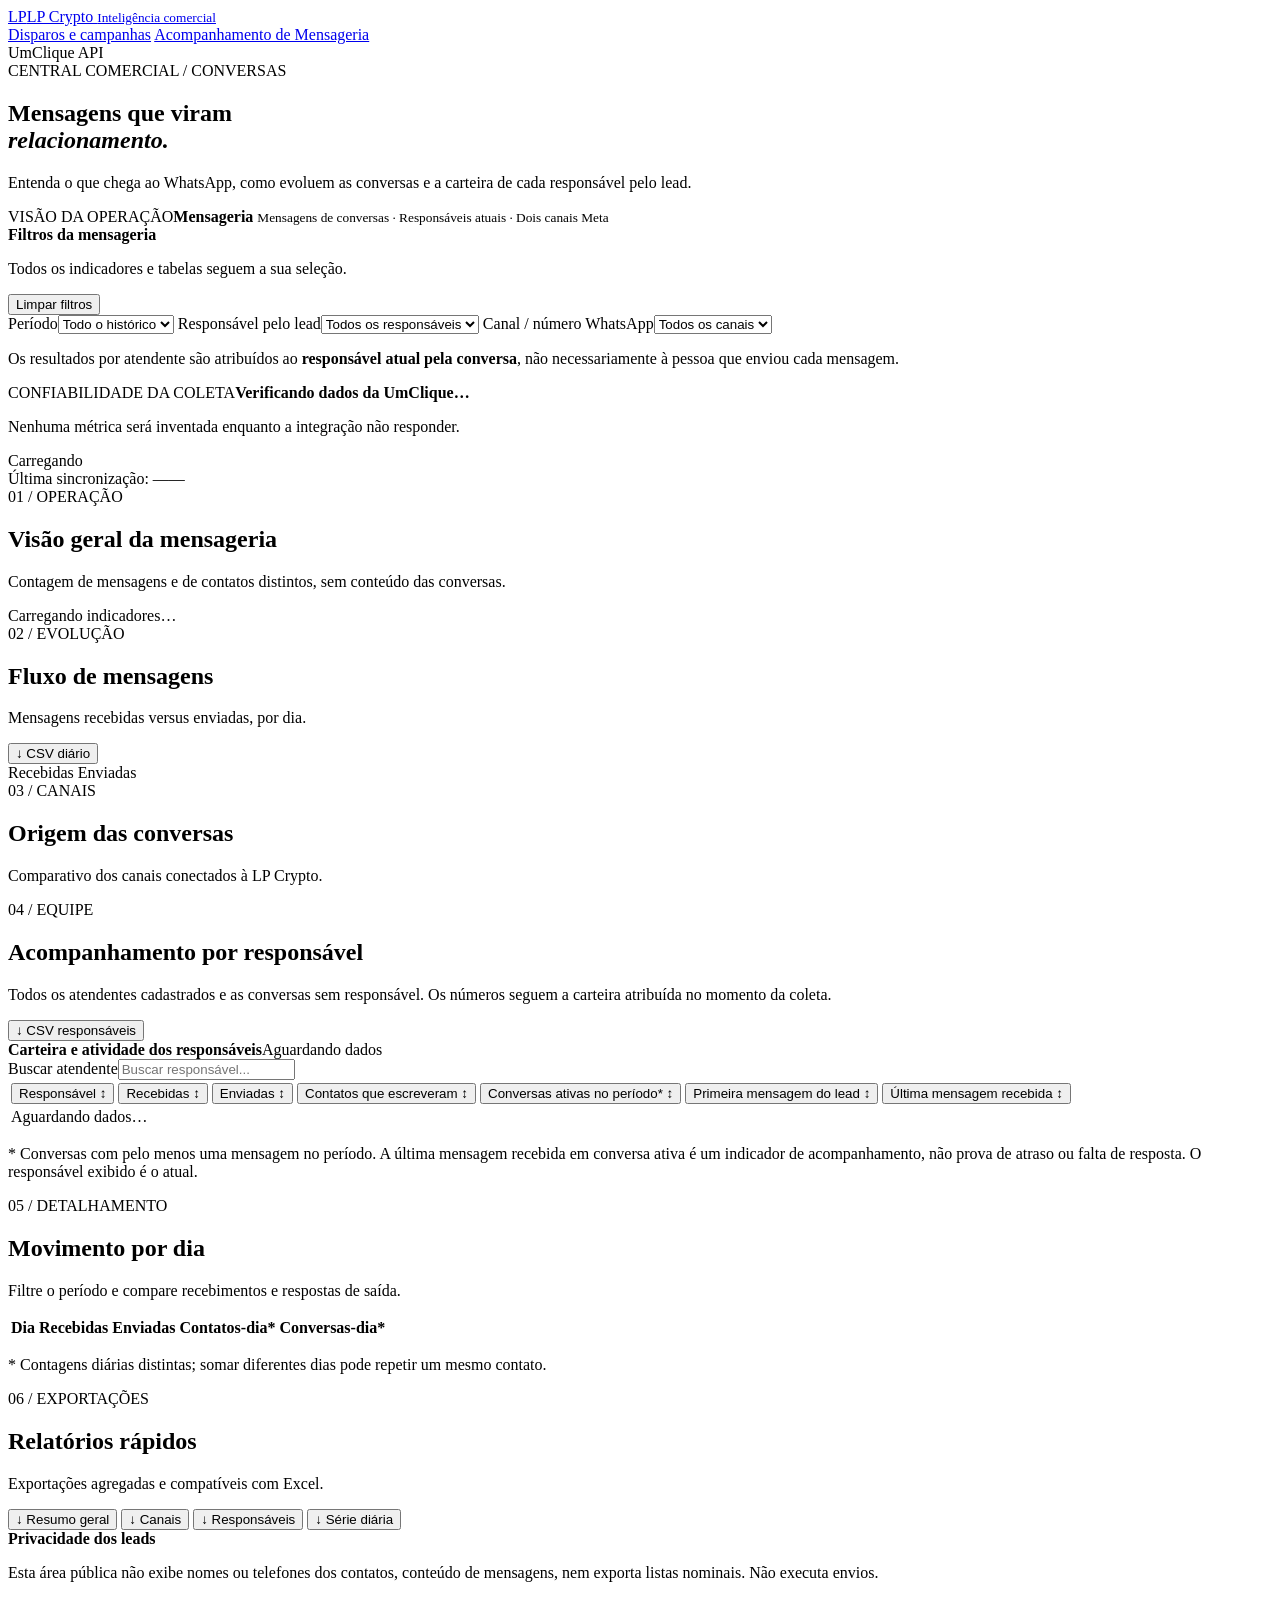
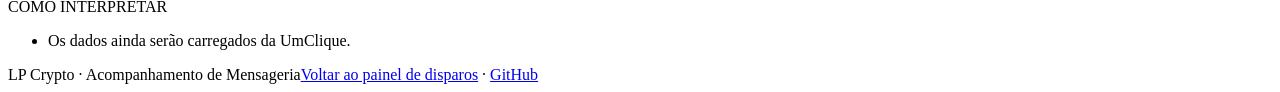
==== mensageria.html @ 008e6248 "feat: criar segunda aba Acompanhamento de Mensageria no site LP Crypto" ====
<!doctype html>
<html lang="pt-BR">
<head>
  <meta charset="utf-8">
  <meta name="viewport" content="width=device-width,initial-scale=1">
  <meta name="theme-color" content="#101a31">
  <meta name="description" content="Acompanhamento de mensagens recebidas, enviadas e carteiras dos responsáveis comerciais da LP Crypto.">
  <title>Acompanhamento de Mensageria | LP Crypto</title>
  <link rel="stylesheet" href="./assets/mensageria.css">
</head>
<body>
 <header class="topbar">
  <div class="top-inner">
   <a href="./index.html" class="brand" aria-label="LP Crypto: abrir painel de disparos"><span class="brandmark">LP</span><span class="brandtitle">LP Crypto <small>Inteligência comercial</small></span></a>
   <nav class="topnav" aria-label="Áreas do dashboard">
    <a href="./index.html">Disparos e campanhas</a>
    <a href="./mensageria.html" aria-current="page">Acompanhamento de Mensageria</a>
   </nav>
   <span class="live-pill"><span class="dot"></span> UmClique API</span>
  </div>
 </header>
 <section class="hero">
  <div class="container hero-inner">
   <div>
    <div class="eyebrow">CENTRAL COMERCIAL / CONVERSAS</div>
    <h1>Mensagens que viram<br><em>relacionamento.</em></h1>
    <p>Entenda o que chega ao WhatsApp, como evoluem as conversas e a carteira de cada responsável pelo lead.</p>
   </div>
   <div class="hero-copy">
    <span>VISÃO DA OPERAÇÃO</span><strong>Mensageria</strong>
    <small>Mensagens de conversas · Responsáveis atuais · Dois canais Meta</small>
   </div>
  </div>
 </section>
 <main class="container">
  <section class="filter-panel" aria-label="Filtros de mensageria">
   <div class="section-inline">
    <div><strong>Filtros da mensageria</strong><p>Todos os indicadores e tabelas seguem a sua seleção.</p></div>
    <button id="resetFilters" class="reset" type="button">Limpar filtros</button>
   </div>
   <div class="filters">
    <label>Período<select id="period"><option value="all">Todo o histórico</option><option value="today">Hoje</option><option value="yesterday">Ontem</option><option value="7d">Últimos 7 dias</option><option value="30d">Últimos 30 dias</option><option value="custom">Personalizado</option></select></label>
    <label>Responsável pelo lead<select id="owner"><option value="all">Todos os responsáveis</option></select></label>
    <label>Canal / número WhatsApp<select id="channel"><option value="all">Todos os canais</option></select></label>
   </div>
   <div class="custom-period" id="customDates" hidden>
    <label>Data inicial<input type="date" id="startDate"></label>
    <label>Data final<input type="date" id="endDate"></label>
   </div>
   <p class="filter-note">Os resultados por atendente são atribuídos ao <strong>responsável atual pela conversa</strong>, não necessariamente à pessoa que enviou cada mensagem.</p>
  </section>
  <section id="coveragePanel" class="coverage-panel" aria-live="polite">
   <div class="coverage-main"><div><span class="coverage-label">CONFIABILIDADE DA COLETA</span><strong id="coverageTitle">Verificando dados da UmClique…</strong><p id="coverageText">Nenhuma métrica será inventada enquanto a integração não responder.</p></div><span class="coverage-tag" id="coverageTag">Carregando</span></div>
   <div class="track"><div id="coverageFill" class="progress" style="width:0%"></div></div>
   <div class="coverage-bottom"><span id="lastUpdated">Última sincronização: —</span><span id="coverageCount">—</span></div>
  </section>
  <section class="section-header">
    <div><span class="section-kicker">01 / OPERAÇÃO</span><h2>Visão geral da mensageria</h2><p>Contagem de mensagens e de contatos distintos, sem conteúdo das conversas.</p></div>
  </section>
  <section id="kpiGrid" class="kpi-grid" aria-label="Indicadores de mensageria"><div class="empty">Carregando indicadores…</div></section>
  <section class="section-grid">
   <div class="panel"><div class="panel-head"><div><span class="section-kicker">02 / EVOLUÇÃO</span><h2>Fluxo de mensagens</h2><p>Mensagens recebidas versus enviadas, por dia.</p></div><button class="btn" id="dailyCsv" type="button">↓ CSV diário</button></div><div id="trendChart" class="chart" aria-label="Evolução de mensagens por dia"></div><div class="chart-legend"><span><i class="violet"></i> Recebidas</span><span><i class="teal"></i> Enviadas</span></div></div>
   <div class="panel"><div class="panel-head"><div><span class="section-kicker">03 / CANAIS</span><h2>Origem das conversas</h2><p>Comparativo dos canais conectados à LP Crypto.</p></div></div><div id="channelList" class="channel-list"></div></div>
  </section>
  <section class="section-header">
   <div><span class="section-kicker">04 / EQUIPE</span><h2>Acompanhamento por responsável</h2><p>Todos os atendentes cadastrados e as conversas sem responsável. Os números seguem a carteira atribuída no momento da coleta.</p></div>
   <div class="actions"><button class="btn" type="button" id="ownerCsv">↓ CSV responsáveis</button></div>
  </section>
  <section class="panel table-panel">
   <div class="table-overline"><div><strong>Carteira e atividade dos responsáveis</strong><span id="ownerTableNote">Aguardando dados</span></div><label class="search-label"><span class="sr-only">Buscar atendente</span><input id="ownerSearch" type="search" placeholder="Buscar responsável..." autocomplete="off"></label></div>
   <div class="table-scroll"><table><thead><tr>
    <th><button type="button" data-sort="name">Responsável <span>↕</span></button></th>
    <th><button type="button" data-sort="inbound">Recebidas <span>↕</span></button></th>
    <th><button type="button" data-sort="outbound">Enviadas <span>↕</span></button></th>
    <th><button type="button" data-sort="contactsWithInbound">Contatos que escreveram <span>↕</span></button></th>
    <th><button type="button" data-sort="conversations">Conversas ativas no período* <span>↕</span></button></th>
    <th><button type="button" data-sort="firstInboundConversations">Primeira mensagem do lead <span>↕</span></button></th>
    <th><button type="button" data-sort="lastInboundActiveConversations">Última mensagem recebida <span>↕</span></button></th>
   </tr></thead><tbody id="ownerRows"><tr><td colspan="7" class="empty">Aguardando dados…</td></tr></tbody></table></div>
   <p class="table-foot">* Conversas com pelo menos uma mensagem no período. A última mensagem recebida em conversa ativa é um indicador de acompanhamento, não prova de atraso ou falta de resposta. O responsável exibido é o atual.</p>
  </section>
  <section class="section-grid followup-grid">
   <div class="panel">
    <div class="panel-head"><div><span class="section-kicker">05 / DETALHAMENTO</span><h2>Movimento por dia</h2><p>Filtre o período e compare recebimentos e respostas de saída.</p></div></div>
    <div class="table-scroll"><table><thead><tr><th>Dia</th><th>Recebidas</th><th>Enviadas</th><th>Contatos-dia*</th><th>Conversas-dia*</th></tr></thead><tbody id="dailyRows"></tbody></table></div>
    <p class="table-foot">* Contagens diárias distintas; somar diferentes dias pode repetir um mesmo contato.</p>
   </div>
   <div class="panel">
    <div class="panel-head"><div><span class="section-kicker">06 / EXPORTAÇÕES</span><h2>Relatórios rápidos</h2><p>Exportações agregadas e compatíveis com Excel.</p></div></div>
    <div class="export-actions">
     <button class="btn export" type="button" id="generalCsv">↓ Resumo geral</button>
     <button class="btn export" type="button" id="channelCsv">↓ Canais</button>
     <button class="btn export" type="button" id="ownerCsvSecond">↓ Responsáveis</button>
     <button class="btn export" type="button" id="dailyCsvSecond">↓ Série diária</button>
    </div>
    <div class="privacy-note"><strong>Privacidade dos leads</strong><p>Esta área pública não exibe nomes ou telefones dos contatos, conteúdo de mensagens, nem exporta listas nominais. Não executa envios.</p></div>
   </div>
  </section>
  <section class="interpretation">
    <span class="section-kicker">COMO INTERPRETAR</span>
    <ul id="caveats"><li>Os dados ainda serão carregados da UmClique.</li></ul>
  </section>
  <footer><span>LP Crypto · Acompanhamento de Mensageria</span><span><a href="./index.html">Voltar ao painel de disparos</a> · <a href="https://github.com/yWez/DisparoWpp" target="_blank" rel="noopener noreferrer">GitHub</a></span></footer>
 </main>
 <script src="./assets/model.js"></script>
 <script src="./assets/mensageria.js"></script>
</body>
</html>
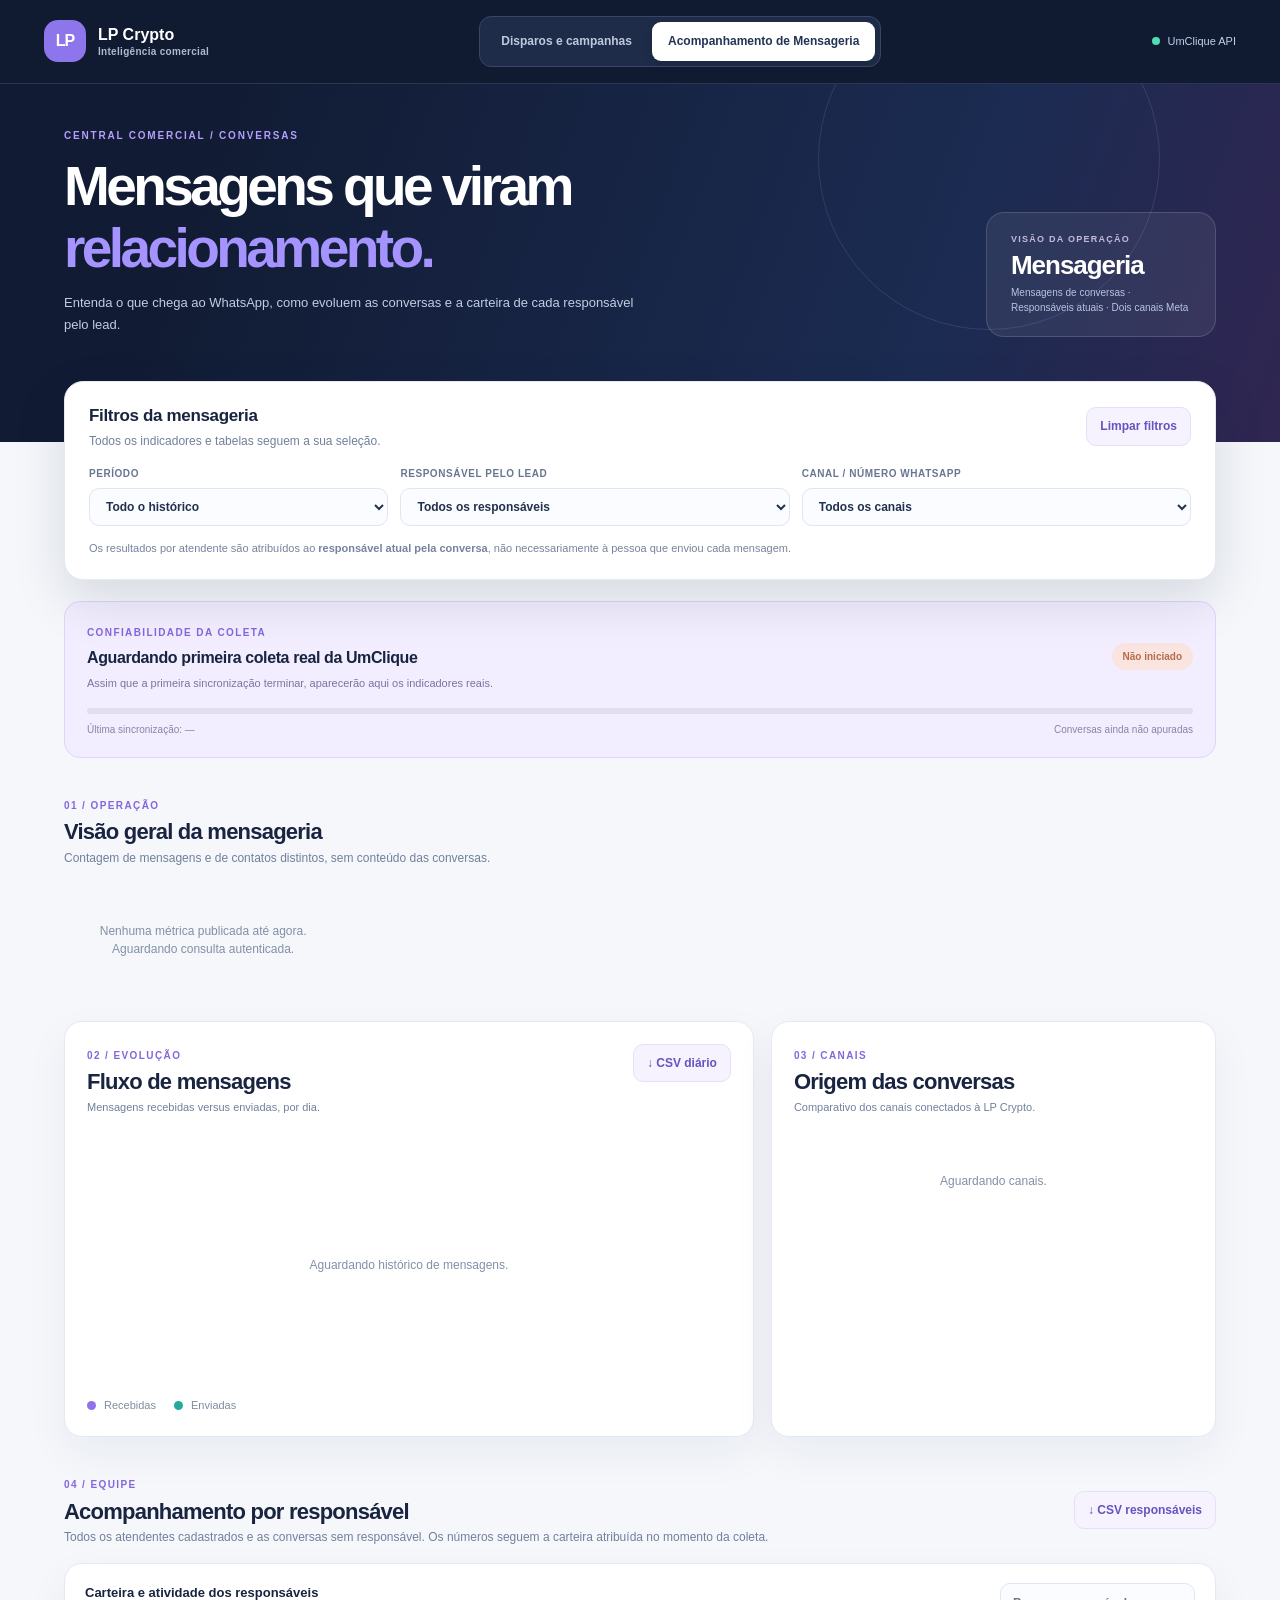
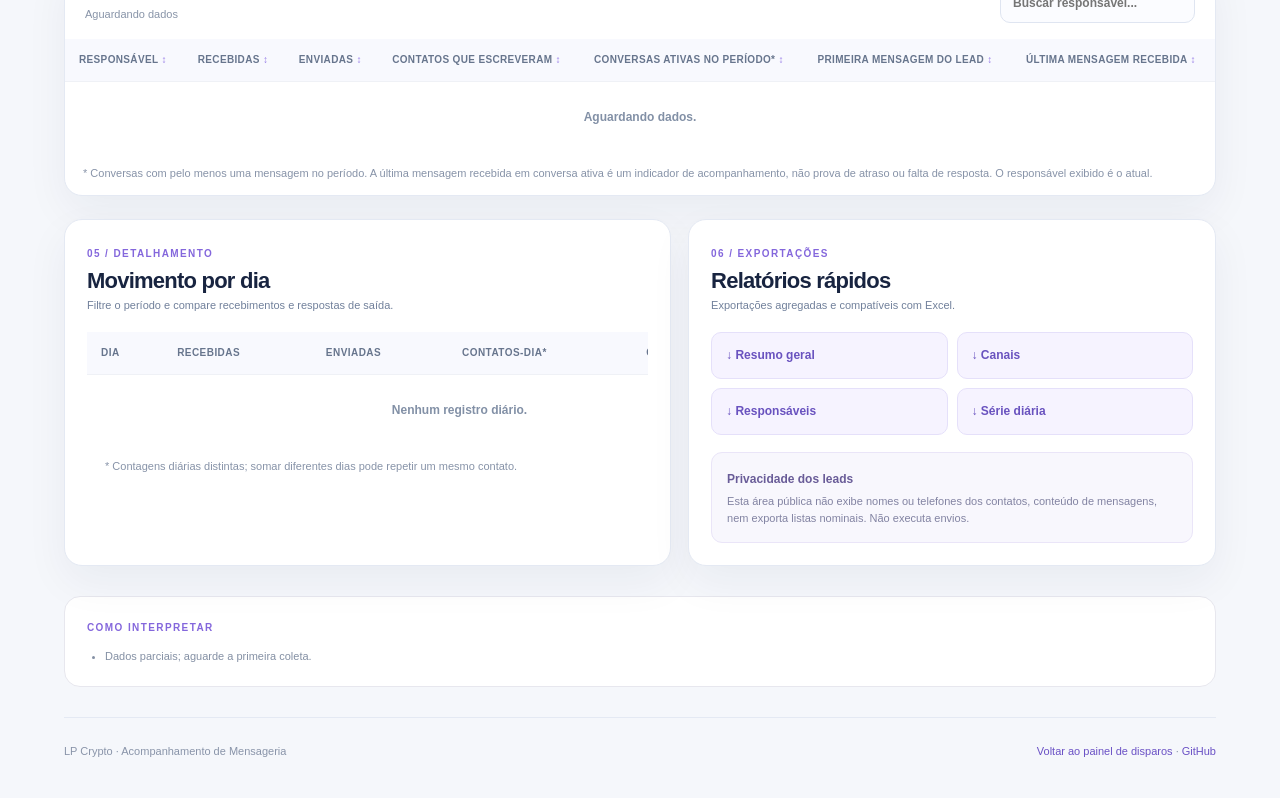
==== commit c3e620a1: "feat: integrar aba de mensageria à navegação existente" ====
--- a/mensageria.html
+++ b/mensageria.html
@@ -103,6 +103,7 @@
   <footer><span>LP Crypto · Acompanhamento de Mensageria</span><span><a href="./index.html">Voltar ao painel de disparos</a> · <a href="https://github.com/yWez/DisparoWpp" target="_blank" rel="noopener noreferrer">GitHub</a></span></footer>
  </main>
  <script src="./assets/model.js"></script>
+ <script src="./assets/mensageria-model.js"></script>
  <script src="./assets/mensageria.js"></script>
 </body>
 </html>
--- a/assets/mensageria.css
+++ b/assets/mensageria.css
@@ -0,0 +1,109 @@
+:root{--navy:#101a31;--navy2:#1b2b4d;--ink:#182440;--muted:#71809b;--line:#e4e9f3;--paper:#f5f7fb;--violet:#8d72ea;--teal:#24aa91;--red:#ce5e69;--shadow:0 16px 44px rgba(14,32,71,.055)}
+*{box-sizing:border-box}
+html{scroll-behavior:smooth}
+body{margin:0;background:var(--paper);color:var(--ink);font:14px/1.55 Inter,ui-sans-serif,-apple-system,BlinkMacSystemFont,"Segoe UI",sans-serif}
+a{text-decoration:none;color:inherit}button,input,select{font:inherit}button{cursor:pointer}
+[hidden]{display:none!important}
+.container{max-width:1200px;margin:0 auto;padding:0 24px}
+.topbar{background:var(--navy);border-bottom:1px solid #2c3750;color:white}
+.top-inner{max-width:1240px;padding:16px 24px;margin:auto;display:flex;align-items:center;justify-content:space-between;gap:18px}
+.brand{display:flex;gap:12px;align-items:center;min-width:max-content;font-size:16px;font-weight:800}
+.brandmark{display:grid;place-items:center;height:42px;width:42px;border-radius:14px;background:#8d75eb;color:white;font-weight:900;letter-spacing:-.06em}
+.brandtitle small{display:block;font-size:10px;font-weight:600;color:#aebad1;margin-top:-3px;letter-spacing:.03em}
+.topnav{display:flex;align-items:center;background:#1e2c49;border:1px solid #3a4664;padding:5px;border-radius:12px;gap:4px}
+.topnav a{font-weight:700;font-size:12px;padding:10px 16px;border-radius:9px;color:#bfc9dd;white-space:nowrap}
+.topnav a[aria-current="page"]{background:#fff;color:#223454;box-shadow:0 3px 10px rgba(0,0,0,.1)}
+.topnav a:hover{color:white}.topnav a[aria-current="page"]:hover{color:#223454}
+.live-pill{font-size:11px;color:#c0d1eb;display:flex;align-items:center;gap:8px}
+.dot{height:8px;width:8px;border-radius:50%;background:#52dcb2}
+.hero{background:linear-gradient(110deg,#111b33 15%,#1b2b51 72%,#302652);color:#fff;padding:44px 0 105px;overflow:hidden}
+.hero-inner{display:flex;justify-content:space-between;align-items:flex-end;gap:30px;position:relative}
+.hero-inner:after{content:"";position:absolute;border:1px solid rgba(168,158,248,.17);width:340px;height:340px;border-radius:50%;right:80px;top:-140px;pointer-events:none}
+.eyebrow{font-size:10px;font-weight:800;letter-spacing:.18em;color:#b49fff;margin-bottom:12px}
+h1{font-size:clamp(31px,4.5vw,55px);line-height:1.13;letter-spacing:-.065em;margin:0 0 13px;font-weight:830}
+h1 em{font-style:normal;color:#a594ff}
+.hero p{font-size:13px;color:#c2cce2;max-width:570px;margin:0;line-height:1.7}
+.hero-copy{position:relative;z-index:1;background:rgba(255,255,255,.065);border:1px solid rgba(255,255,255,.14);border-radius:18px;padding:20px 24px;min-width:225px}
+.hero-copy span{display:block;font-size:9px;color:#c6badb;letter-spacing:.14em;font-weight:800}
+.hero-copy strong{display:block;font-size:26px;line-height:1.45;letter-spacing:-.04em}
+.hero-copy small{display:block;color:#b5c4df;font-size:10px;max-width:180px}
+.filter-panel{position:relative;margin-top:-61px;background:#fff;border:1px solid var(--line);border-radius:19px;padding:21px 24px;box-shadow:0 20px 52px rgba(13,25,53,.13);z-index:2}
+.section-inline,.coverage-main,.coverage-bottom,.section-header,.panel-head,.table-overline{display:flex;align-items:center;justify-content:space-between;gap:15px}
+.section-inline strong{font-size:17px;letter-spacing:-.02em}
+.section-inline p,.panel-head p,.section-header p{font-size:12px;color:var(--muted);margin:3px 0 0}
+.reset,.btn{border:1px solid #e5e0fa;border-radius:10px;padding:9px 13px;color:#6952bf;background:#f6f3ff;font-size:12px;font-weight:750;white-space:nowrap}
+.reset:hover,.btn:hover{background:#ede6ff}
+.filters{display:grid;grid-template-columns:1fr 1.3fr 1.3fr;gap:12px;margin-top:15px}
+label{font-size:10px;letter-spacing:.055em;font-weight:800;color:#687790;text-transform:uppercase}
+label select,label input{display:block;width:100%;margin-top:7px;padding:10px 12px;border:1px solid #dfe5f1;background:#fbfcff;color:#22314d;border-radius:10px;font-size:12px;font-weight:600;letter-spacing:0;outline:none}
+label select:focus,label input:focus{border-color:#9c85f5;box-shadow:0 0 0 3px rgba(160,140,239,.12)}
+.custom-period{display:grid;grid-template-columns:1fr 1fr;gap:12px;margin-top:13px}
+.filter-note{font-size:11px;color:#75839b;margin:13px 0 0;line-height:1.7}
+.coverage-panel{margin-top:21px;border-radius:16px;padding:19px 22px;background:#f2eeff;border:1px solid #ded5fb}
+.coverage-label,.section-kicker{font-size:10px;font-weight:850;letter-spacing:.14em;color:#8467dc}
+.coverage-main strong{display:block;font-size:16px;margin-top:4px;letter-spacing:-.025em}
+.coverage-main p{font-size:11px;color:#7b73a0;margin:4px 0 0}
+.coverage-tag{font-size:10px;padding:6px 11px;border-radius:80px;background:#e8defb;color:#7353b4;font-weight:800}
+.coverage-tag.good{background:#dcefe5;color:#237b5a}.coverage-tag.warn{background:#f9e4df;color:#b66c49}
+.track{background:#e1dcef;height:6px;overflow:hidden;border-radius:50px;margin:16px 0 8px}
+.progress{height:100%;border-radius:50px;background:linear-gradient(90deg,#8f70e3,#32aeac)}
+.coverage-bottom{font-size:10px;color:#8b82a7}
+.section-header{margin-top:36px;margin-bottom:16px}
+h2{font-size:22px;letter-spacing:-.035em;margin:3px 0 0;line-height:1.25}
+h3{font-size:16px;letter-spacing:-.025em;margin:0}
+.kpi-grid{display:grid;grid-template-columns:repeat(4,minmax(0,1fr));gap:13px}
+.kpi{background:#fff;border:1px solid var(--line);border-radius:16px;padding:18px;box-shadow:var(--shadow);min-width:0}
+.kpi:nth-child(1){border-top:3px solid var(--violet)}.kpi:nth-child(2){border-top:3px solid var(--teal)}.kpi:nth-child(6){border-top:3px solid #e0a661}
+.kpi small{color:#6e7d96;font-weight:750;font-size:10px;letter-spacing:.085em}
+.kpi strong{font-size:clamp(25px,2.5vw,34px);font-weight:850;display:block;line-height:1.1;margin:13px 0 9px;letter-spacing:-.06em;font-variant-numeric:tabular-nums;overflow-wrap:anywhere}
+.kpi strong.no-data{font-size:16px;letter-spacing:0;color:#8c96a6}
+.kpi p{font-size:11px;line-height:1.5;color:#8d9ab0;margin:0}
+.kpi .partial{color:#ac7a33;font-size:9px;letter-spacing:.06em;font-weight:850}
+.section-grid{display:grid;grid-template-columns:1.55fr 1fr;gap:17px;margin-top:24px}
+.panel{background:#fff;border:1px solid var(--line);border-radius:18px;box-shadow:var(--shadow);padding:22px;min-width:0}
+.panel-head{margin-bottom:18px;align-items:flex-start}
+.panel-head p{font-size:11px}
+.chart{height:263px;display:grid;align-items:center}
+.chart svg{width:100%;height:255px;overflow:visible}
+.chart .grid{stroke:#e9ecf4;stroke-width:1}
+.chart .axis-label{font-size:10px;fill:#8290a5}
+.chart .line{fill:none;stroke-width:2.9;stroke-linecap:round;stroke-linejoin:round}
+.chart .point{stroke:#fff;stroke-width:2;cursor:pointer}
+.chart-legend{display:flex;gap:18px;color:#7f8ca1;font-size:11px}
+.chart-legend span{display:flex;gap:8px;align-items:center}
+.chart-legend i{height:9px;width:9px;border-radius:50%;display:block}
+.violet{background:#9271e9}.teal{background:#23aa9b}
+.channel-list{display:grid;gap:12px}
+.channel-item{display:flex;align-items:center;justify-content:space-between;gap:14px;border:1px solid var(--line);border-radius:12px;padding:15px}
+.channel-name{font-weight:800;font-size:13px;display:block}.channel-meta{font-size:10px;color:#8b98ac;display:block;margin-top:2px}
+.channel-numbers{text-align:right}.channel-numbers strong{display:block;font-size:19px;letter-spacing:-.04em}.channel-numbers small{font-size:10px;color:#7c89a0}
+.table-panel{padding:0}
+.table-overline{padding:19px 20px 16px}
+.table-overline strong{display:block;font-size:13px}.table-overline span:not(.sr-only){display:block;font-size:11px;color:#8894a8;margin-top:3px}
+.table-scroll{overflow-x:auto;max-width:100%}
+table{border-collapse:collapse;width:100%;min-width:745px}
+th{background:#f8f9fe;color:#67758d;text-align:left;font-size:10px;text-transform:uppercase;letter-spacing:.045em;padding:13px 14px;white-space:nowrap}
+th button{font-weight:850;text-transform:uppercase;background:none;border:none;color:inherit;font-size:10px;white-space:nowrap;cursor:pointer;padding:0;letter-spacing:.035em}
+th button span{color:#977ce7}
+td{border-top:1px solid #eff1f6;padding:14px;font-size:12px;color:#2c3953;white-space:nowrap;font-variant-numeric:tabular-nums}
+td:first-child{font-weight:740}
+tr:hover td{background:#fbfaff}
+.search-label input{margin:0;min-width:195px}
+.table-foot{font-size:11px;color:#8793a8;line-height:1.7;padding:12px 18px;margin:0}
+.empty{padding:26px;font-size:12px;color:#8290a6;text-align:center}
+.followup-grid{grid-template-columns:1.15fr 1fr;margin-top:23px}
+.export-actions{display:grid;grid-template-columns:1fr 1fr;gap:9px}
+.btn.export{text-align:left;padding:13px 14px}
+.privacy-note{background:#f8f7fd;border:1px solid #eae5f8;padding:15px;border-radius:11px;margin-top:17px}
+.privacy-note strong{font-size:12px;color:#695c98}.privacy-note p{font-size:11px;color:#8283a2;margin:4px 0 0}
+.interpretation{border:1px solid #e7e7ee;border-radius:16px;padding:19px 22px;margin:30px 0;background:#fff}
+.interpretation ul{margin:9px 0 0;padding-left:18px;font-size:11px;line-height:1.8;color:#8490a4}
+footer{padding:25px 0 38px;border-top:1px solid var(--line);color:#8994a9;font-size:11px;display:flex;justify-content:space-between;gap:20px;flex-wrap:wrap}
+footer a{color:#6a51c5}
+.status{font-size:10px;font-weight:850;padding:4px 8px;border-radius:8px;color:#6f60a2;background:#ece7f9}
+.status.muted{color:#8290a6;background:#edf0f5}
+.error{padding:14px;border-radius:10px;color:#b83e49;background:#fff0f3;border:1px solid #f7d4da;font-size:12px}
+.sr-only{position:absolute;width:1px;height:1px;overflow:hidden;clip:rect(0,0,0,0);white-space:nowrap}
+@media(max-width:1040px){.live-pill{display:none}.kpi-grid{grid-template-columns:repeat(3,minmax(0,1fr))}.section-grid{grid-template-columns:1fr}.hero-copy{display:none}}
+@media(max-width:700px){.container{padding:0 15px}.top-inner{padding:12px 15px;flex-wrap:wrap}.brand{font-size:13px}.brandmark{height:34px;width:34px}.topnav{width:100%;justify-content:space-around}.topnav a{padding:8px 10px;font-size:11px}.hero{padding:35px 0 85px}h1{font-size:35px}.filter-panel{margin-top:-46px;padding:17px}.filters{grid-template-columns:1fr}.custom-period{grid-template-columns:1fr}.kpi-grid{grid-template-columns:repeat(2,minmax(0,1fr));gap:9px}.kpi{padding:14px}.kpi strong{font-size:28px}.panel{padding:16px}.section-header{display:block}.section-header .actions{margin-top:12px}.section-grid{gap:12px}.section-inline{align-items:flex-start}.coverage-panel{padding:15px}.hero p{font-size:12px}.table-overline{display:block}.search-label{display:block;margin-top:12px}.search-label input{width:100%}.export-actions{grid-template-columns:1fr 1fr}}
+@media print{.filter-panel,.topnav,.btn,.reset{display:none}.panel,.kpi{box-shadow:none}.section-grid{grid-template-columns:1fr}.kpi-grid{grid-template-columns:repeat(4,1fr)}}
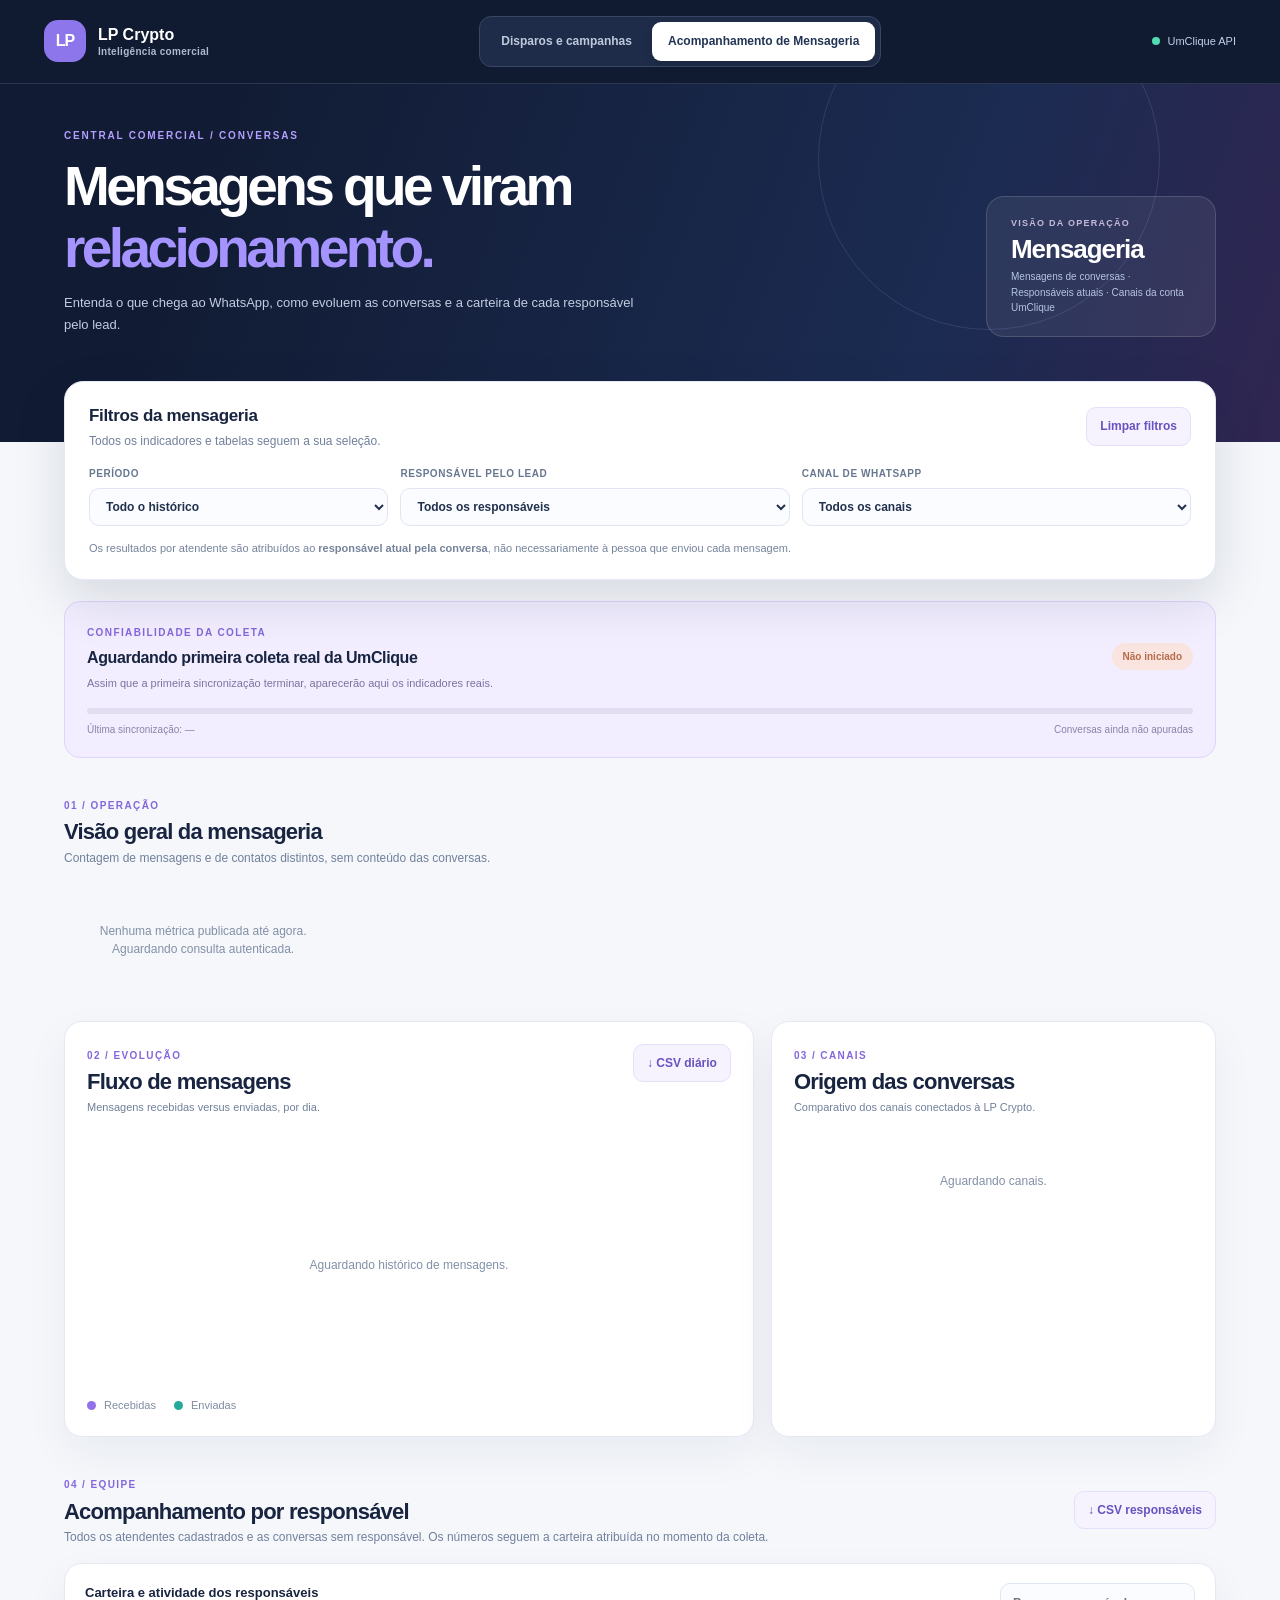
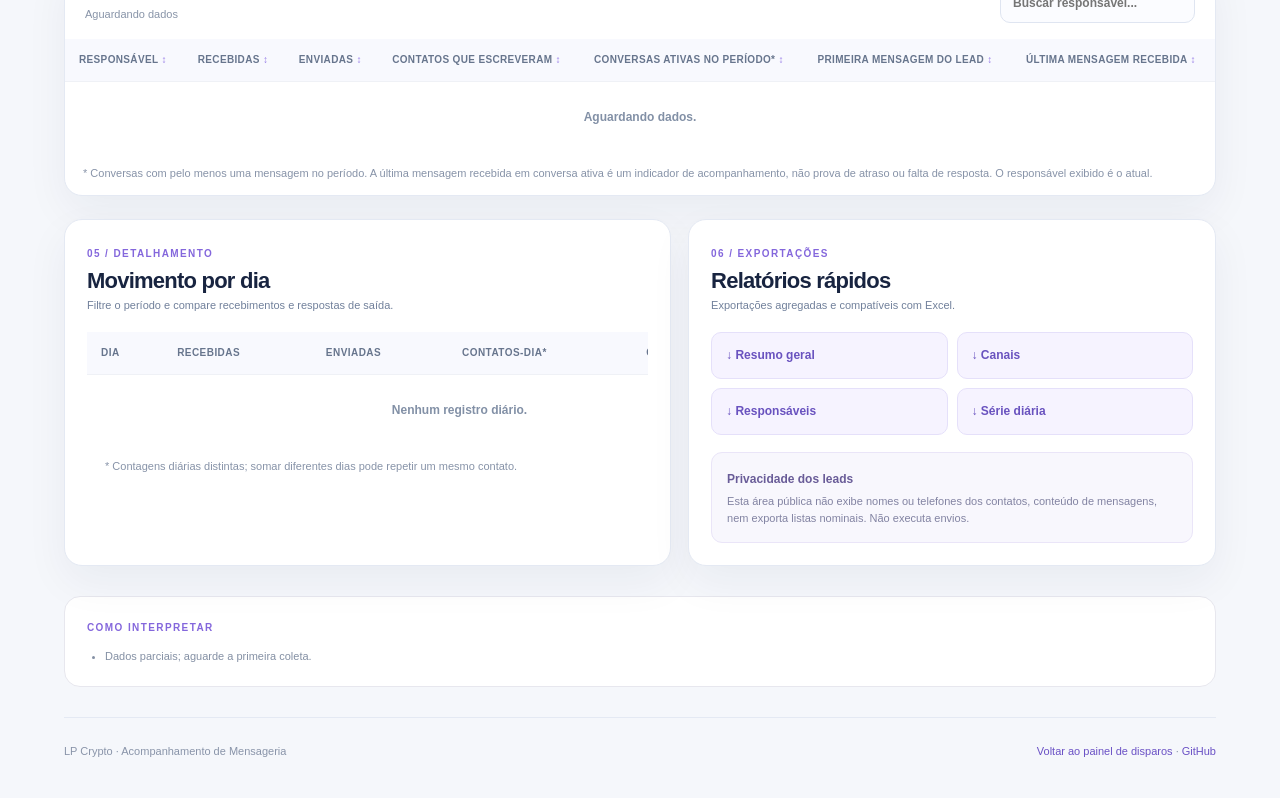
==== commit f28b76e6: "ui: identificar canais da caixa de entrada sem confundir com os dois números Meta" ====
--- a/mensageria.html
+++ b/mensageria.html
@@ -28,7 +28,7 @@
    </div>
    <div class="hero-copy">
     <span>VISÃO DA OPERAÇÃO</span><strong>Mensageria</strong>
-    <small>Mensagens de conversas · Responsáveis atuais · Dois canais Meta</small>
+    <small>Mensagens de conversas · Responsáveis atuais · Canais da conta UmClique</small>
    </div>
   </div>
  </section>
@@ -41,7 +41,7 @@
    <div class="filters">
     <label>Período<select id="period"><option value="all">Todo o histórico</option><option value="today">Hoje</option><option value="yesterday">Ontem</option><option value="7d">Últimos 7 dias</option><option value="30d">Últimos 30 dias</option><option value="custom">Personalizado</option></select></label>
     <label>Responsável pelo lead<select id="owner"><option value="all">Todos os responsáveis</option></select></label>
-    <label>Canal / número WhatsApp<select id="channel"><option value="all">Todos os canais</option></select></label>
+    <label>Canal de WhatsApp<select id="channel"><option value="all">Todos os canais</option></select></label>
    </div>
    <div class="custom-period" id="customDates" hidden>
     <label>Data inicial<input type="date" id="startDate"></label>
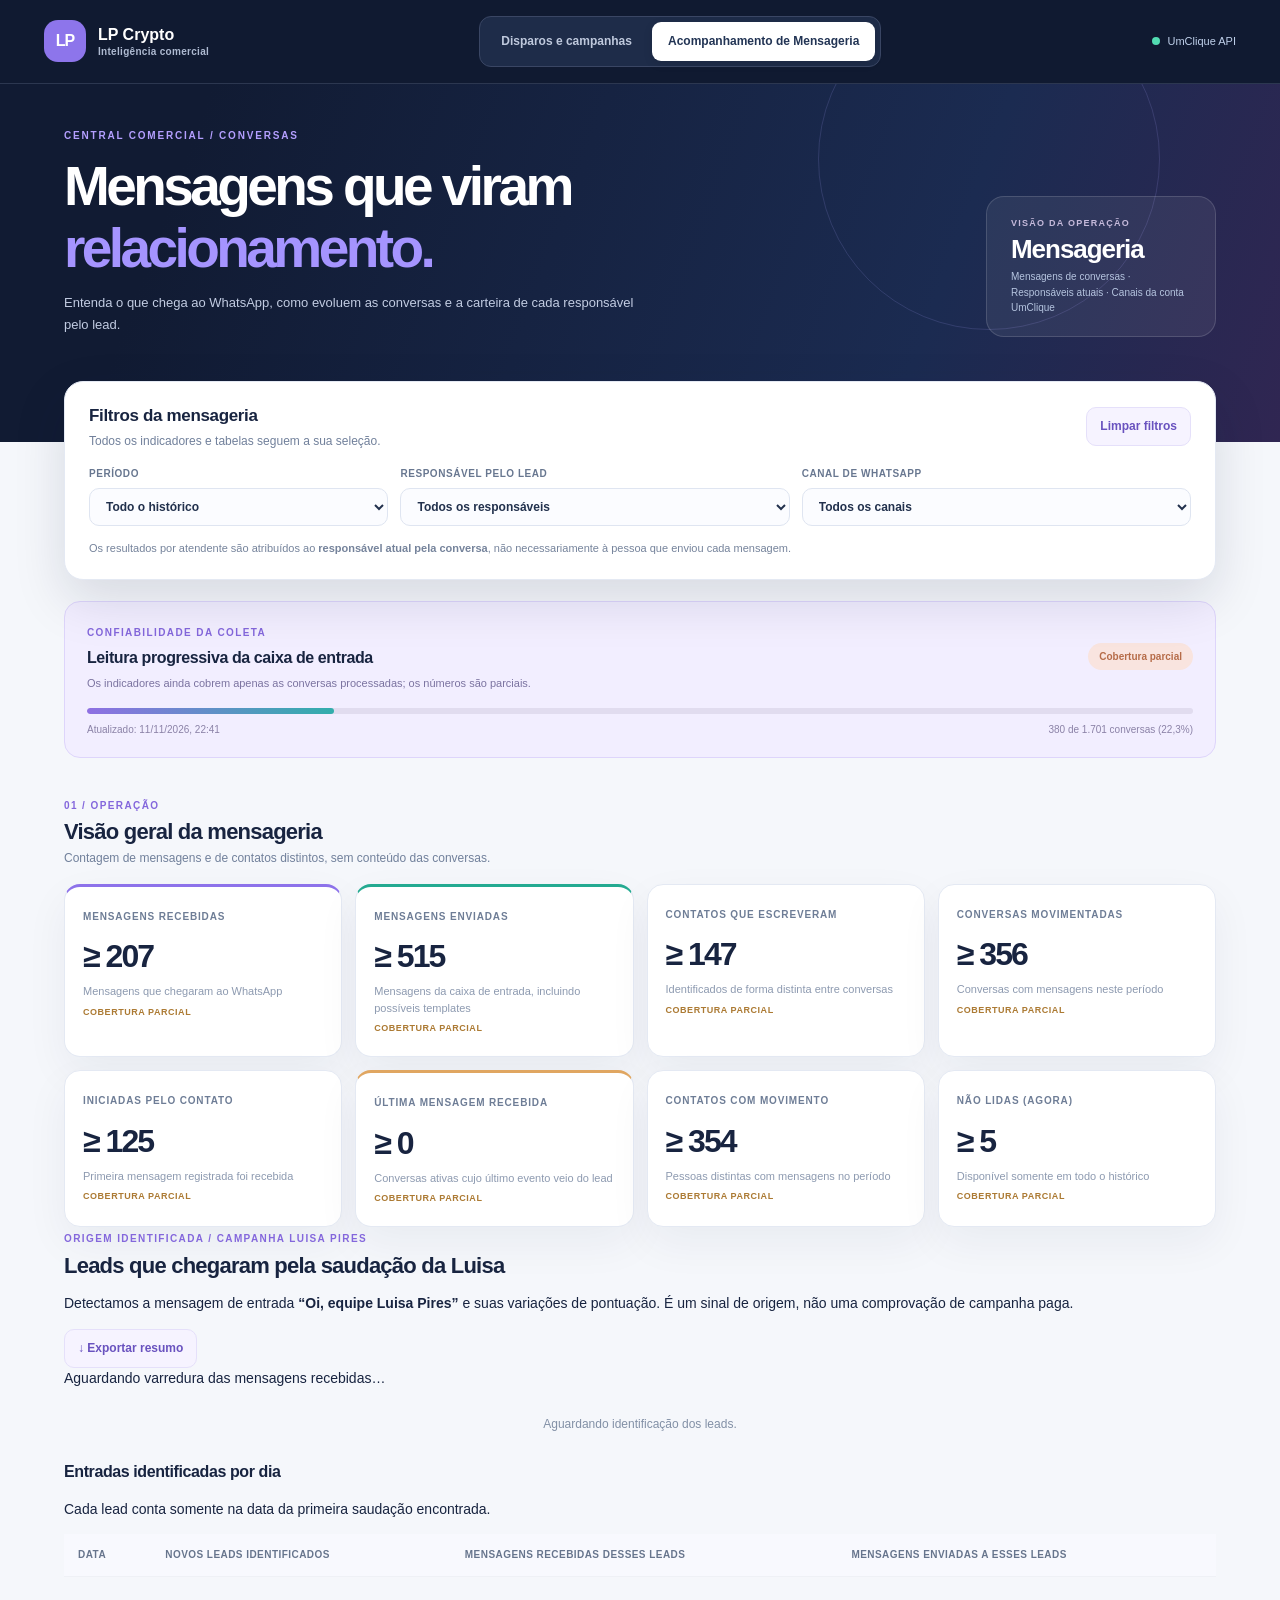
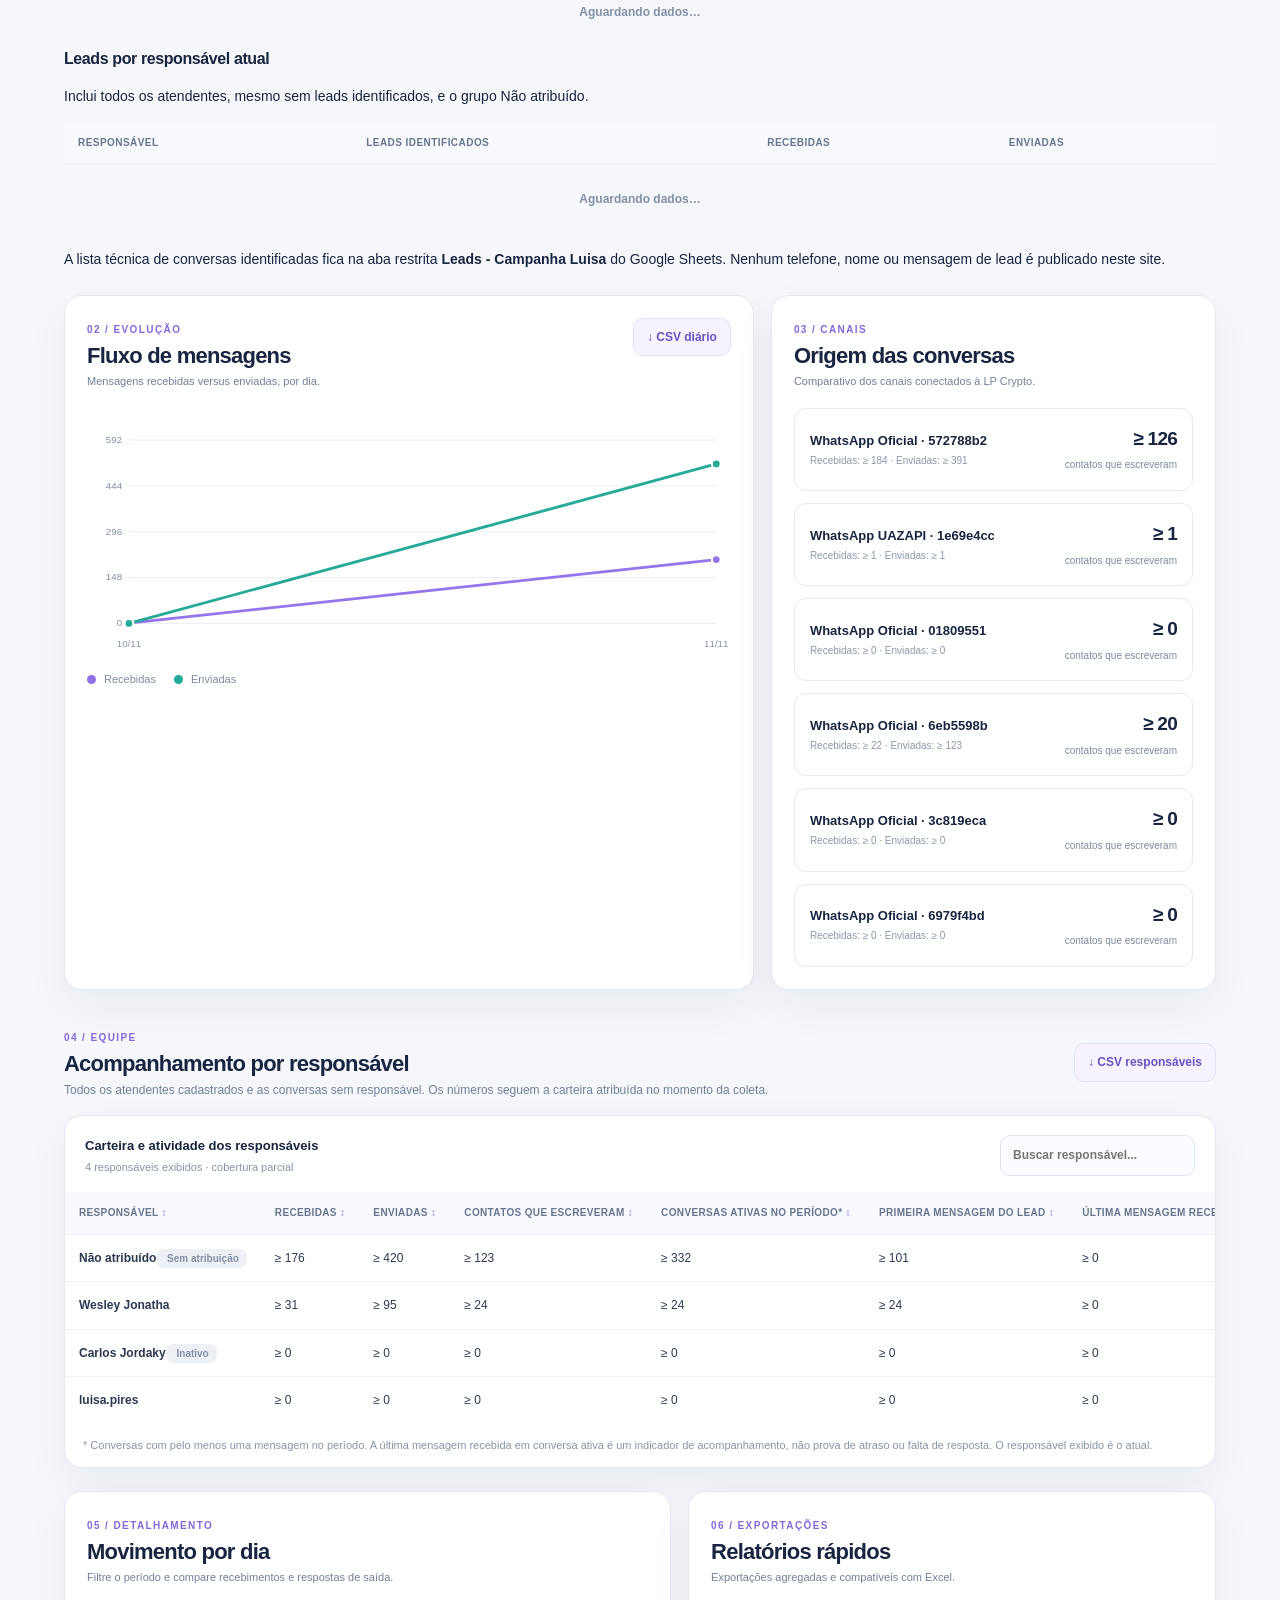
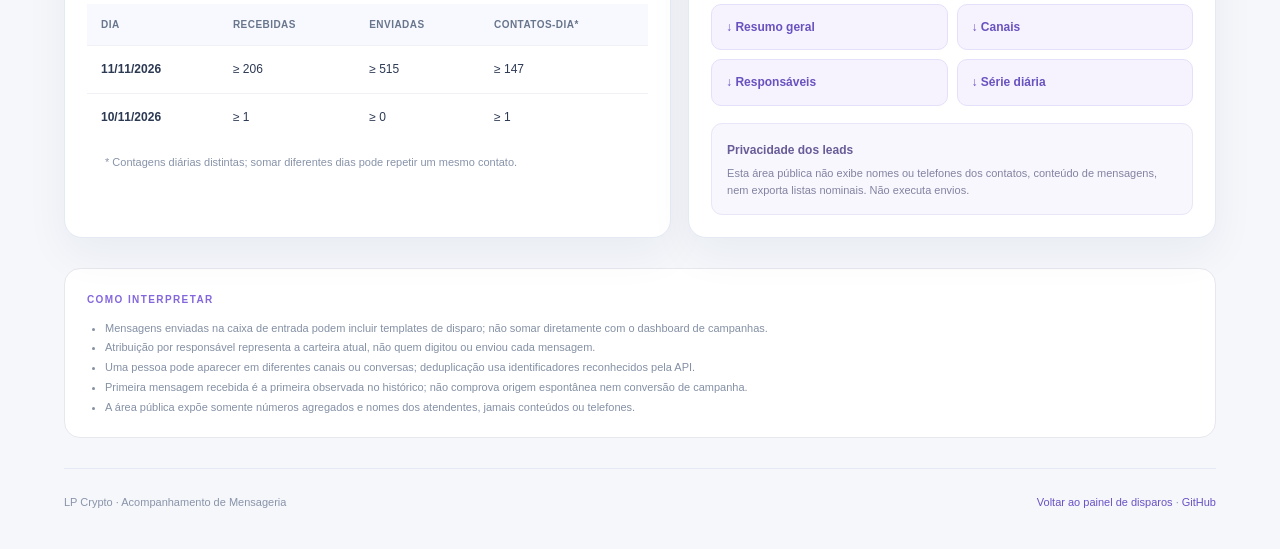
==== commit d403e6d9: "ui: seção de leads identificados por saudação Luisa na segunda aba" ====
--- a/mensageria.html
+++ b/mensageria.html
@@ -58,6 +58,37 @@
     <div><span class="section-kicker">01 / OPERAÇÃO</span><h2>Visão geral da mensageria</h2><p>Contagem de mensagens e de contatos distintos, sem conteúdo das conversas.</p></div>
   </section>
   <section id="kpiGrid" class="kpi-grid" aria-label="Indicadores de mensageria"><div class="empty">Carregando indicadores…</div></section>
+  <section class="campaign-panel" id="luisaCampaignSection" aria-labelledby="luisaCampaignHeading">
+    <div class="campaign-panel-head">
+      <div>
+        <span class="section-kicker">ORIGEM IDENTIFICADA / CAMPANHA LUISA PIRES</span>
+        <h2 id="luisaCampaignHeading">Leads que chegaram pela saudação da Luisa</h2>
+        <p>Detectamos a mensagem de entrada <strong>“Oi, equipe Luisa Pires”</strong> e suas variações de pontuação. É um sinal de origem, não uma comprovação de campanha paga.</p>
+      </div>
+      <button class="btn" id="luisaCsv" type="button">↓ Exportar resumo</button>
+    </div>
+    <div class="campaign-coverage" id="luisaCoverage" role="status">Aguardando varredura das mensagens recebidas…</div>
+    <div class="campaign-metrics" id="luisaKpis"><div class="empty">Aguardando identificação dos leads.</div></div>
+    <div class="campaign-columns">
+      <div>
+        <h3>Entradas identificadas por dia</h3>
+        <p class="campaign-subtitle">Cada lead conta somente na data da primeira saudação encontrada.</p>
+        <div class="table-scroll"><table>
+          <thead><tr><th>Data</th><th>Novos leads identificados</th><th>Mensagens recebidas desses leads</th><th>Mensagens enviadas a esses leads</th></tr></thead>
+          <tbody id="luisaDayRows"><tr><td colspan="4" class="empty">Aguardando dados…</td></tr></tbody>
+        </table></div>
+      </div>
+      <div>
+        <h3>Leads por responsável atual</h3>
+        <p class="campaign-subtitle">Inclui todos os atendentes, mesmo sem leads identificados, e o grupo Não atribuído.</p>
+        <div class="table-scroll"><table>
+          <thead><tr><th>Responsável</th><th>Leads identificados</th><th>Recebidas</th><th>Enviadas</th></tr></thead>
+          <tbody id="luisaOwnerRows"><tr><td colspan="4" class="empty">Aguardando dados…</td></tr></tbody>
+        </table></div>
+      </div>
+    </div>
+    <p class="campaign-privacy">A lista técnica de conversas identificadas fica na aba restrita <strong>Leads - Campanha Luisa</strong> do Google Sheets. Nenhum telefone, nome ou mensagem de lead é publicado neste site.</p>
+  </section>
   <section class="section-grid">
    <div class="panel"><div class="panel-head"><div><span class="section-kicker">02 / EVOLUÇÃO</span><h2>Fluxo de mensagens</h2><p>Mensagens recebidas versus enviadas, por dia.</p></div><button class="btn" id="dailyCsv" type="button">↓ CSV diário</button></div><div id="trendChart" class="chart" aria-label="Evolução de mensagens por dia"></div><div class="chart-legend"><span><i class="violet"></i> Recebidas</span><span><i class="teal"></i> Enviadas</span></div></div>
    <div class="panel"><div class="panel-head"><div><span class="section-kicker">03 / CANAIS</span><h2>Origem das conversas</h2><p>Comparativo dos canais conectados à LP Crypto.</p></div></div><div id="channelList" class="channel-list"></div></div>
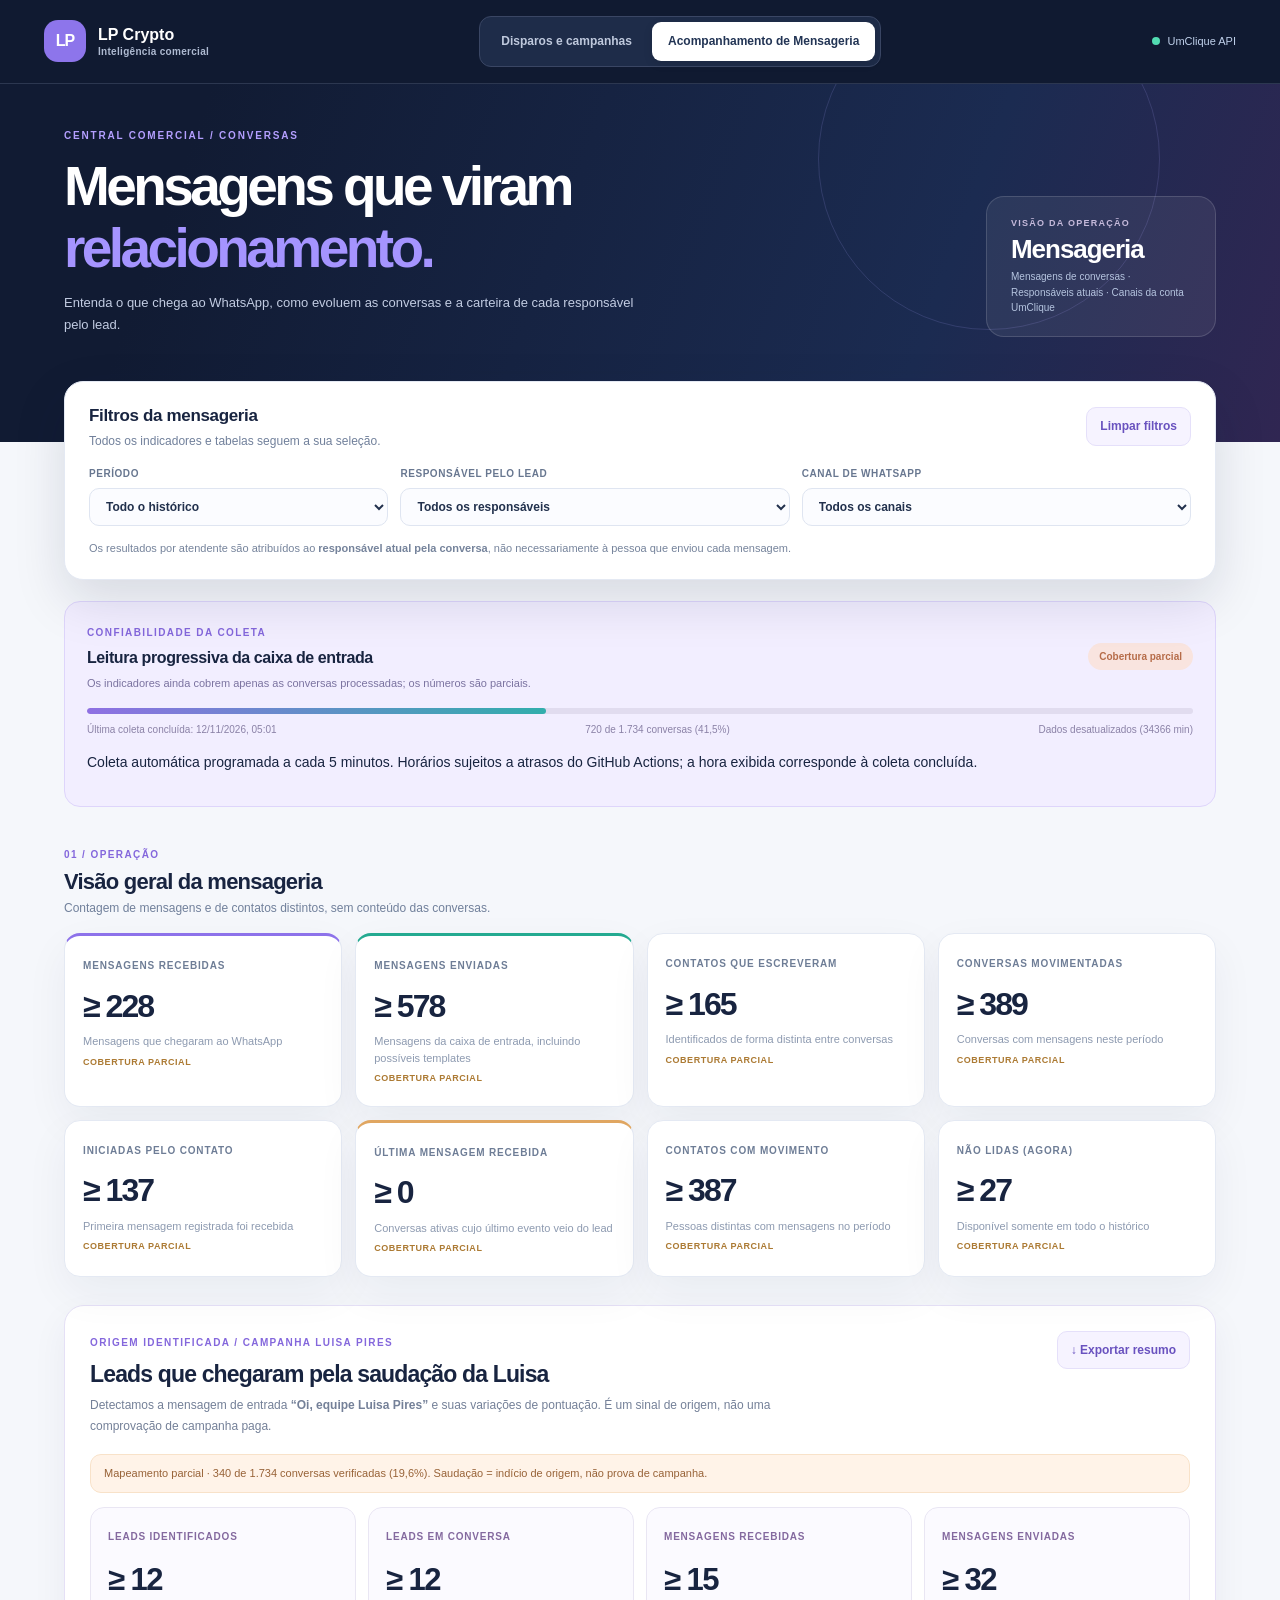
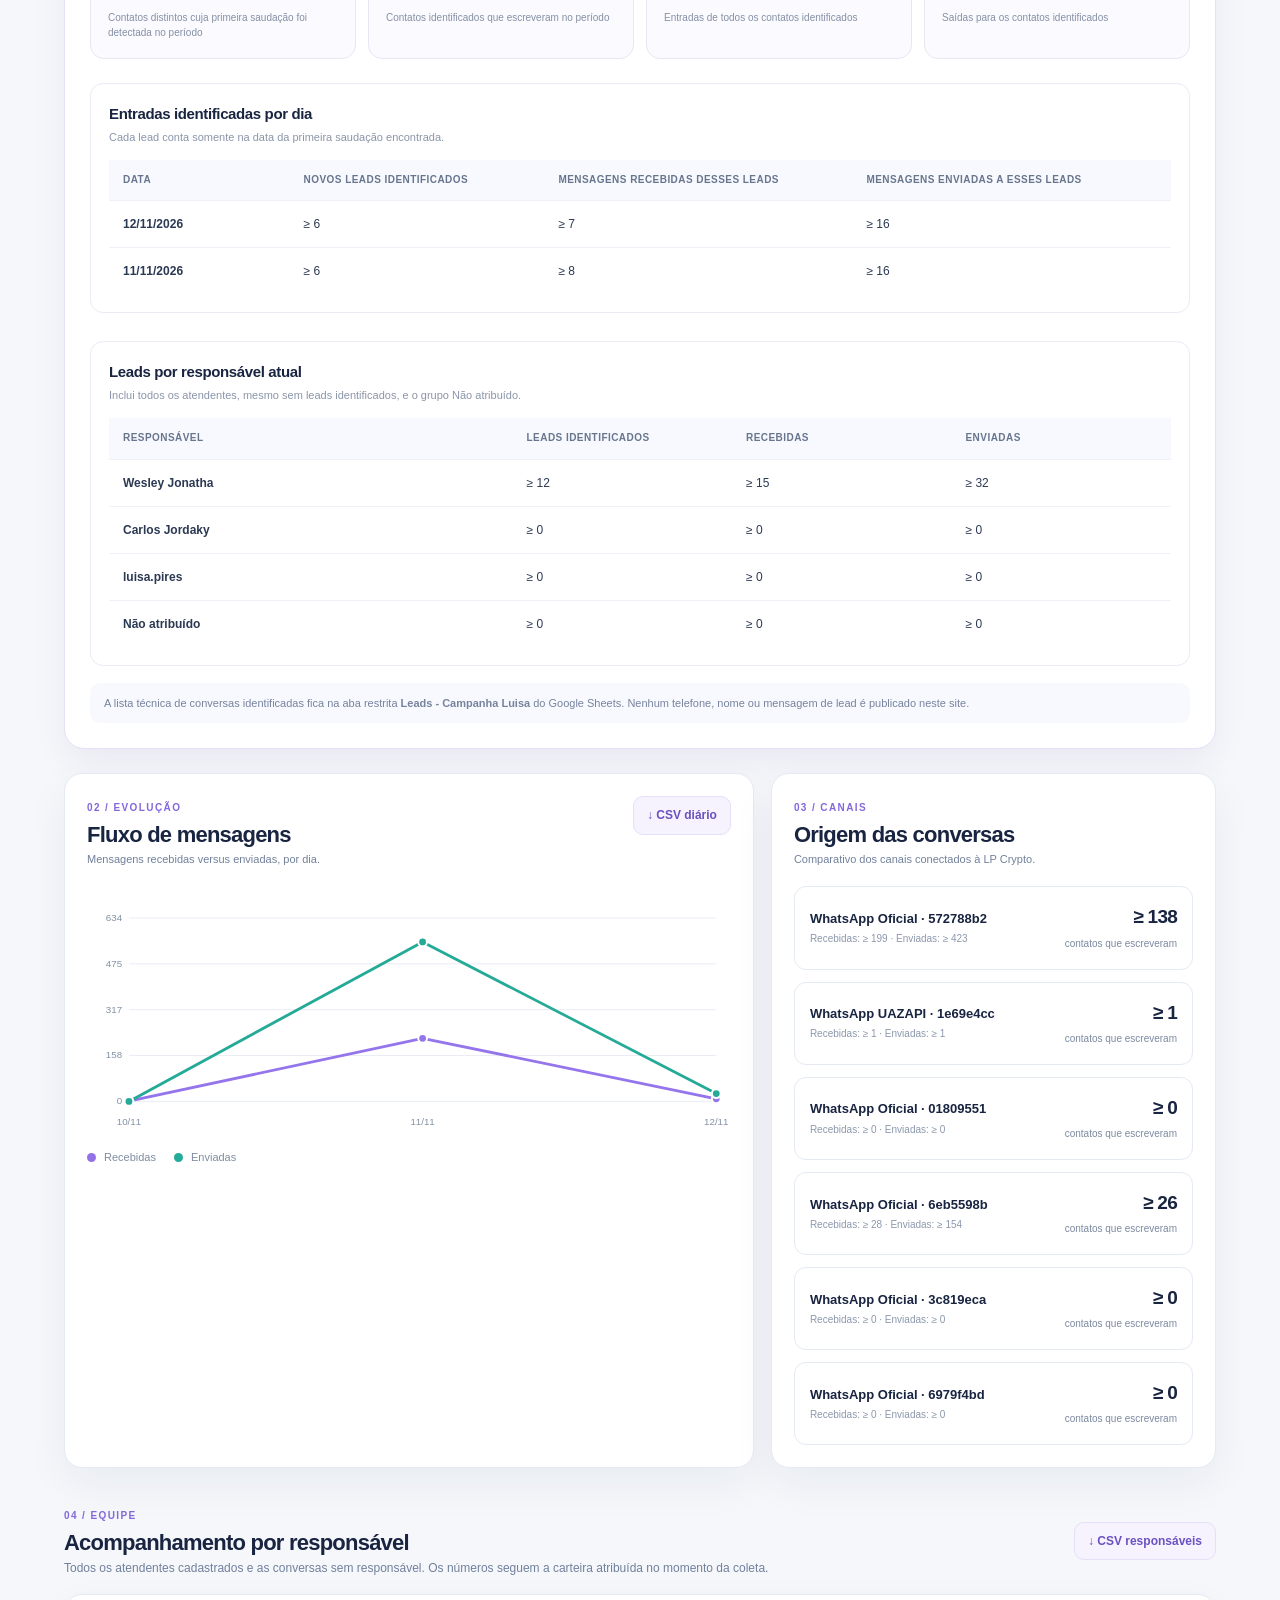
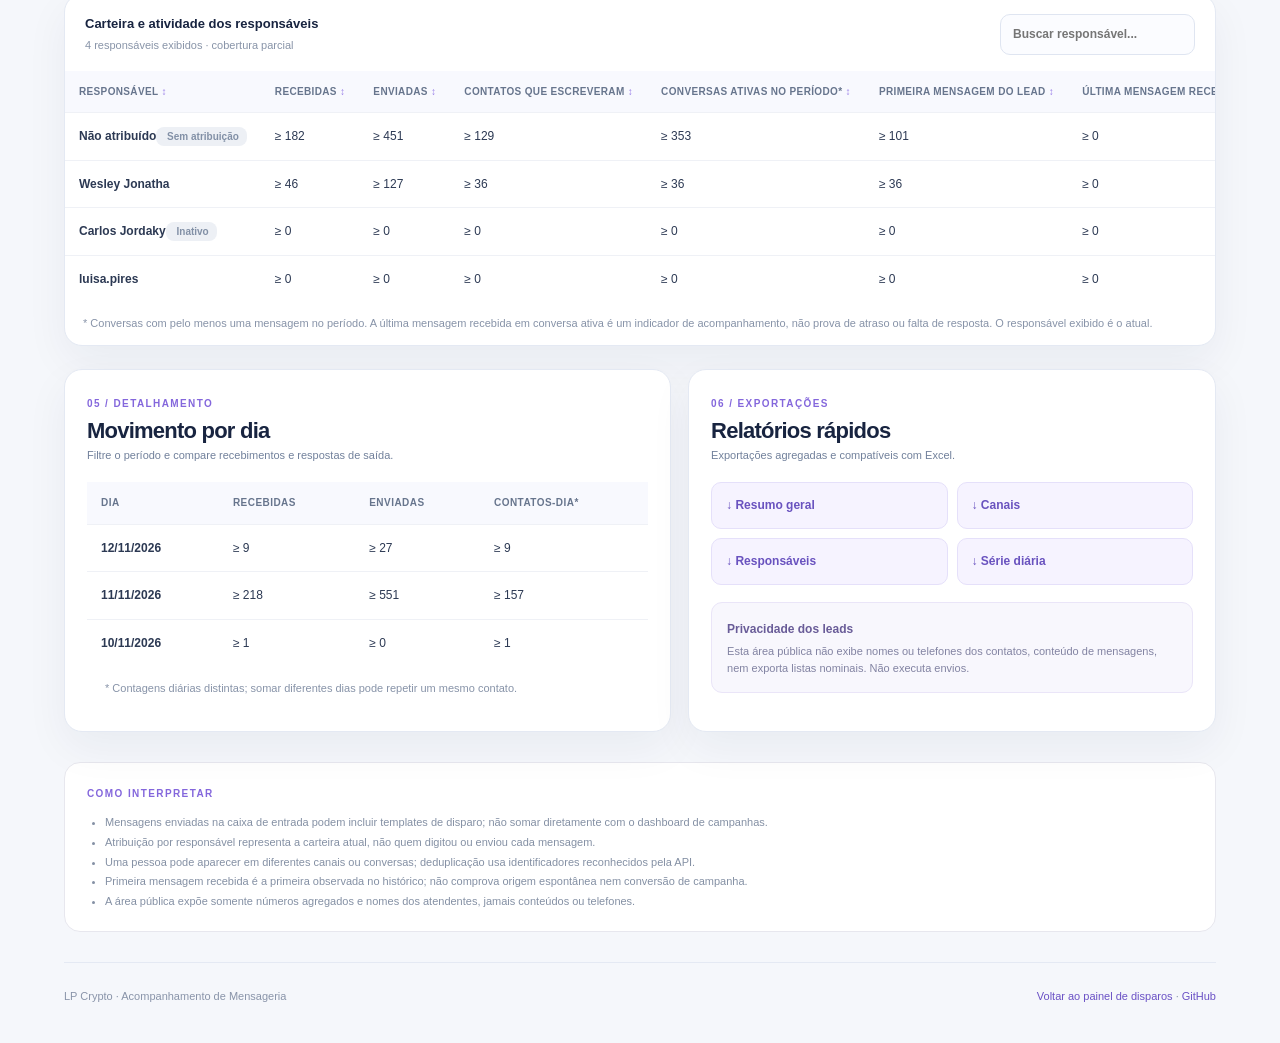
==== commit c294c29b: "ui: mostrar cadência de cinco minutos e indicador de atualização desatualizada" ====
--- a/mensageria.html
+++ b/mensageria.html
@@ -52,7 +52,7 @@
   <section id="coveragePanel" class="coverage-panel" aria-live="polite">
    <div class="coverage-main"><div><span class="coverage-label">CONFIABILIDADE DA COLETA</span><strong id="coverageTitle">Verificando dados da UmClique…</strong><p id="coverageText">Nenhuma métrica será inventada enquanto a integração não responder.</p></div><span class="coverage-tag" id="coverageTag">Carregando</span></div>
    <div class="track"><div id="coverageFill" class="progress" style="width:0%"></div></div>
-   <div class="coverage-bottom"><span id="lastUpdated">Última sincronização: —</span><span id="coverageCount">—</span></div>
+   <div class="coverage-bottom"><span id="lastUpdated">Última sincronização: —</span><span id="coverageCount">—</span><span id="freshnessState" class="freshness" role="status">Aguardando atualização</span></div><p class="sync-cadence">Coleta automática programada a cada 5 minutos. Horários sujeitos a atrasos do GitHub Actions; a hora exibida corresponde à coleta concluída.</p>
   </section>
   <section class="section-header">
     <div><span class="section-kicker">01 / OPERAÇÃO</span><h2>Visão geral da mensageria</h2><p>Contagem de mensagens e de contatos distintos, sem conteúdo das conversas.</p></div>
--- a/assets/mensageria.css
+++ b/assets/mensageria.css
@@ -107,3 +107,134 @@
 @media(max-width:1040px){.live-pill{display:none}.kpi-grid{grid-template-columns:repeat(3,minmax(0,1fr))}.section-grid{grid-template-columns:1fr}.hero-copy{display:none}}
 @media(max-width:700px){.container{padding:0 15px}.top-inner{padding:12px 15px;flex-wrap:wrap}.brand{font-size:13px}.brandmark{height:34px;width:34px}.topnav{width:100%;justify-content:space-around}.topnav a{padding:8px 10px;font-size:11px}.hero{padding:35px 0 85px}h1{font-size:35px}.filter-panel{margin-top:-46px;padding:17px}.filters{grid-template-columns:1fr}.custom-period{grid-template-columns:1fr}.kpi-grid{grid-template-columns:repeat(2,minmax(0,1fr));gap:9px}.kpi{padding:14px}.kpi strong{font-size:28px}.panel{padding:16px}.section-header{display:block}.section-header .actions{margin-top:12px}.section-grid{gap:12px}.section-inline{align-items:flex-start}.coverage-panel{padding:15px}.hero p{font-size:12px}.table-overline{display:block}.search-label{display:block;margin-top:12px}.search-label input{width:100%}.export-actions{grid-template-columns:1fr 1fr}}
 @media print{.filter-panel,.topnav,.btn,.reset{display:none}.panel,.kpi{box-shadow:none}.section-grid{grid-template-columns:1fr}.kpi-grid{grid-template-columns:repeat(4,1fr)}}
+
+
+/* Campaign-source identification: aggregated only, no contact data. */
+.campaign-panel{margin-top:28px;background:#fff;border:1px solid #e5e0f6;
+ border-radius:20px;padding:25px;box-shadow:0 14px 36px rgba(41,21,86,.055)}
+.campaign-panel-head{display:flex;align-items:flex-start;justify-content:space-between;gap:18px}
+.campaign-panel-head h2{font-size:23px;margin:7px 0;letter-spacing:-.037em}
+.campaign-panel-head p{font-size:12px;line-height:1.7;color:#748098;max-width:720px;margin:0}
+.campaign-coverage{font-size:11px;padding:10px 13px;margin:18px 0 14px;border-radius:11px;
+ background:#f7f3ff;border:1px solid #ece5ff;color:#6d5599}
+.campaign-coverage.good{background:#eaf8f1;color:#267b5b;border-color:#d2eddf}
+.campaign-coverage.warn{background:#fff3e8;color:#986338;border-color:#f8e2c9}
+.campaign-metrics{display:grid;grid-template-columns:repeat(4,minmax(0,1fr));gap:12px}
+.campaign-metric{border:1px solid #e9e6f3;background:#fbfaff;border-radius:14px;padding:17px;min-width:0}
+.campaign-metric small{font-size:10px;letter-spacing:.08em;color:#84699f;font-weight:850}
+.campaign-metric strong{font-size:clamp(23px,2.5vw,31px);font-weight:850;letter-spacing:-.05em;
+ display:block;margin:9px 0 6px;overflow-wrap:anywhere}
+.campaign-metric p{font-size:10px;color:#8490a4;line-height:1.55;margin:0}
+.campaign-columns{display:grid;grid-template-columns:1fr 1fr;gap:24px;margin-top:24px}
+.campaign-columns h3{font-size:15px}
+.campaign-subtitle{color:#8a95a9;font-size:11px;line-height:1.6;margin:4px 0 13px}
+.campaign-columns table{min-width:490px}
+.campaign-privacy{font-size:11px;color:#76839c;background:#f8f9ff;border-radius:10px;
+ padding:11px 14px;margin:17px 0 0;line-height:1.65}
+@media(max-width:860px){.campaign-columns{grid-template-columns:1fr}.campaign-metrics{grid-template-columns:repeat(2,minmax(0,1fr))}}
+@media(max-width:590px){.campaign-panel{padding:17px}.campaign-panel-head{display:block}.campaign-panel-head .btn{margin-top:13px}.campaign-metrics{gap:8px}.campaign-metric{padding:13px}.campaign-metric strong{font-size:26px}}
+
+
+/* Layout audit — prevent the campaign's nested data tables from resizing the parent
+   grid and spilling over the right edge on 1366–1600 px desktops. */
+html,body{max-width:100%;overflow-x:clip}
+main.container{min-width:0}
+.campaign-panel{min-width:0;max-width:100%;overflow:hidden}
+.campaign-panel-head>div{min-width:0;max-width:100%}
+.campaign-panel-head p,.campaign-coverage,.campaign-privacy{overflow-wrap:break-word}
+.campaign-panel-head .btn{flex:0 0 auto}
+.campaign-metrics{min-width:0}
+.campaign-metric{min-width:0}
+.campaign-metric small,.campaign-metric p{overflow-wrap:break-word}
+.campaign-columns{
+  display:grid;
+  grid-template-columns:minmax(0,1fr);
+  gap:28px;
+  width:100%;
+  min-width:0
+}
+.campaign-columns>div{
+  min-width:0;
+  width:100%;
+  padding:18px;
+  border:1px solid #eceaf5;
+  border-radius:13px;
+  background:#fff
+}
+.campaign-columns .table-scroll{
+  width:100%;
+  max-width:100%;
+  min-width:0;
+  overflow-x:auto;
+  overscroll-behavior-x:contain;
+}
+.campaign-columns table{
+  width:100%;
+  max-width:100%;
+  min-width:0;
+  border-collapse:collapse;
+  table-layout:fixed
+}
+.campaign-columns th{
+  white-space:normal;
+  line-height:1.45;
+  font-size:10px;
+  font-weight:800;
+  padding:13px 14px;
+  vertical-align:middle;
+  overflow-wrap:break-word
+}
+.campaign-columns td{
+  white-space:normal;
+  font-size:12px;
+  padding:14px;
+  line-height:1.5;
+  overflow-wrap:break-word
+}
+.campaign-columns>div:first-child th:first-child,
+.campaign-columns>div:first-child td:first-child{width:17%}
+.campaign-columns>div:first-child th:nth-child(2),
+.campaign-columns>div:first-child td:nth-child(2){width:24%}
+.campaign-columns>div:first-child th:nth-child(3),
+.campaign-columns>div:first-child td:nth-child(3){width:29%}
+.campaign-columns>div:first-child th:nth-child(4),
+.campaign-columns>div:first-child td:nth-child(4){width:30%}
+.campaign-columns>div:nth-child(2) th:first-child,
+.campaign-columns>div:nth-child(2) td:first-child{width:38%}
+.campaign-columns>div:nth-child(2) th:not(:first-child),
+.campaign-columns>div:nth-child(2) td:not(:first-child){width:20.666%}
+.campaign-privacy{max-width:100%;line-height:1.7}
+@media (max-width:700px){
+ .campaign-columns{gap:16px}
+ .campaign-panel{padding:15px}
+ .campaign-panel-head h2{font-size:20px}
+ .campaign-panel-head{display:flex;flex-direction:column;gap:12px}
+ .campaign-panel-head .btn{width:100%;margin-top:0}
+ .campaign-metrics{grid-template-columns:repeat(2,minmax(0,1fr))}
+ .campaign-columns>div{padding:12px}
+ /* Each table row becomes an accessible data card; no horizontal swiping
+    is necessary to see the responsible and all the metrics. */
+ .campaign-columns table,
+ .campaign-columns tbody,
+ .campaign-columns tr,
+ .campaign-columns td{display:block;width:100%!important;max-width:100%!important}
+ .campaign-columns thead{position:absolute;width:1px;height:1px;overflow:hidden;clip:rect(0,0,0,0)}
+ .campaign-columns tr{margin:0 0 12px;border:1px solid #e7e8f3;border-radius:12px;background:#fcfcff;overflow:hidden}
+ .campaign-columns tr:last-child{margin-bottom:0}
+ .campaign-columns td{
+   display:flex;justify-content:space-between;align-items:center;gap:16px;
+   min-height:43px;border-top:1px solid #edf0f5;padding:9px 12px;
+   text-align:right;white-space:normal;overflow-wrap:anywhere
+ }
+ .campaign-columns td:first-child{border-top:none}
+ .campaign-columns td[data-label]::before{
+   content:attr(data-label);
+   flex:0 0 50%;
+   text-align:left;
+   font-size:10px;
+   font-weight:760;
+   letter-spacing:.02em;
+   color:#75829b
+ }
+ .campaign-columns td.empty{display:block;text-align:center}
+}
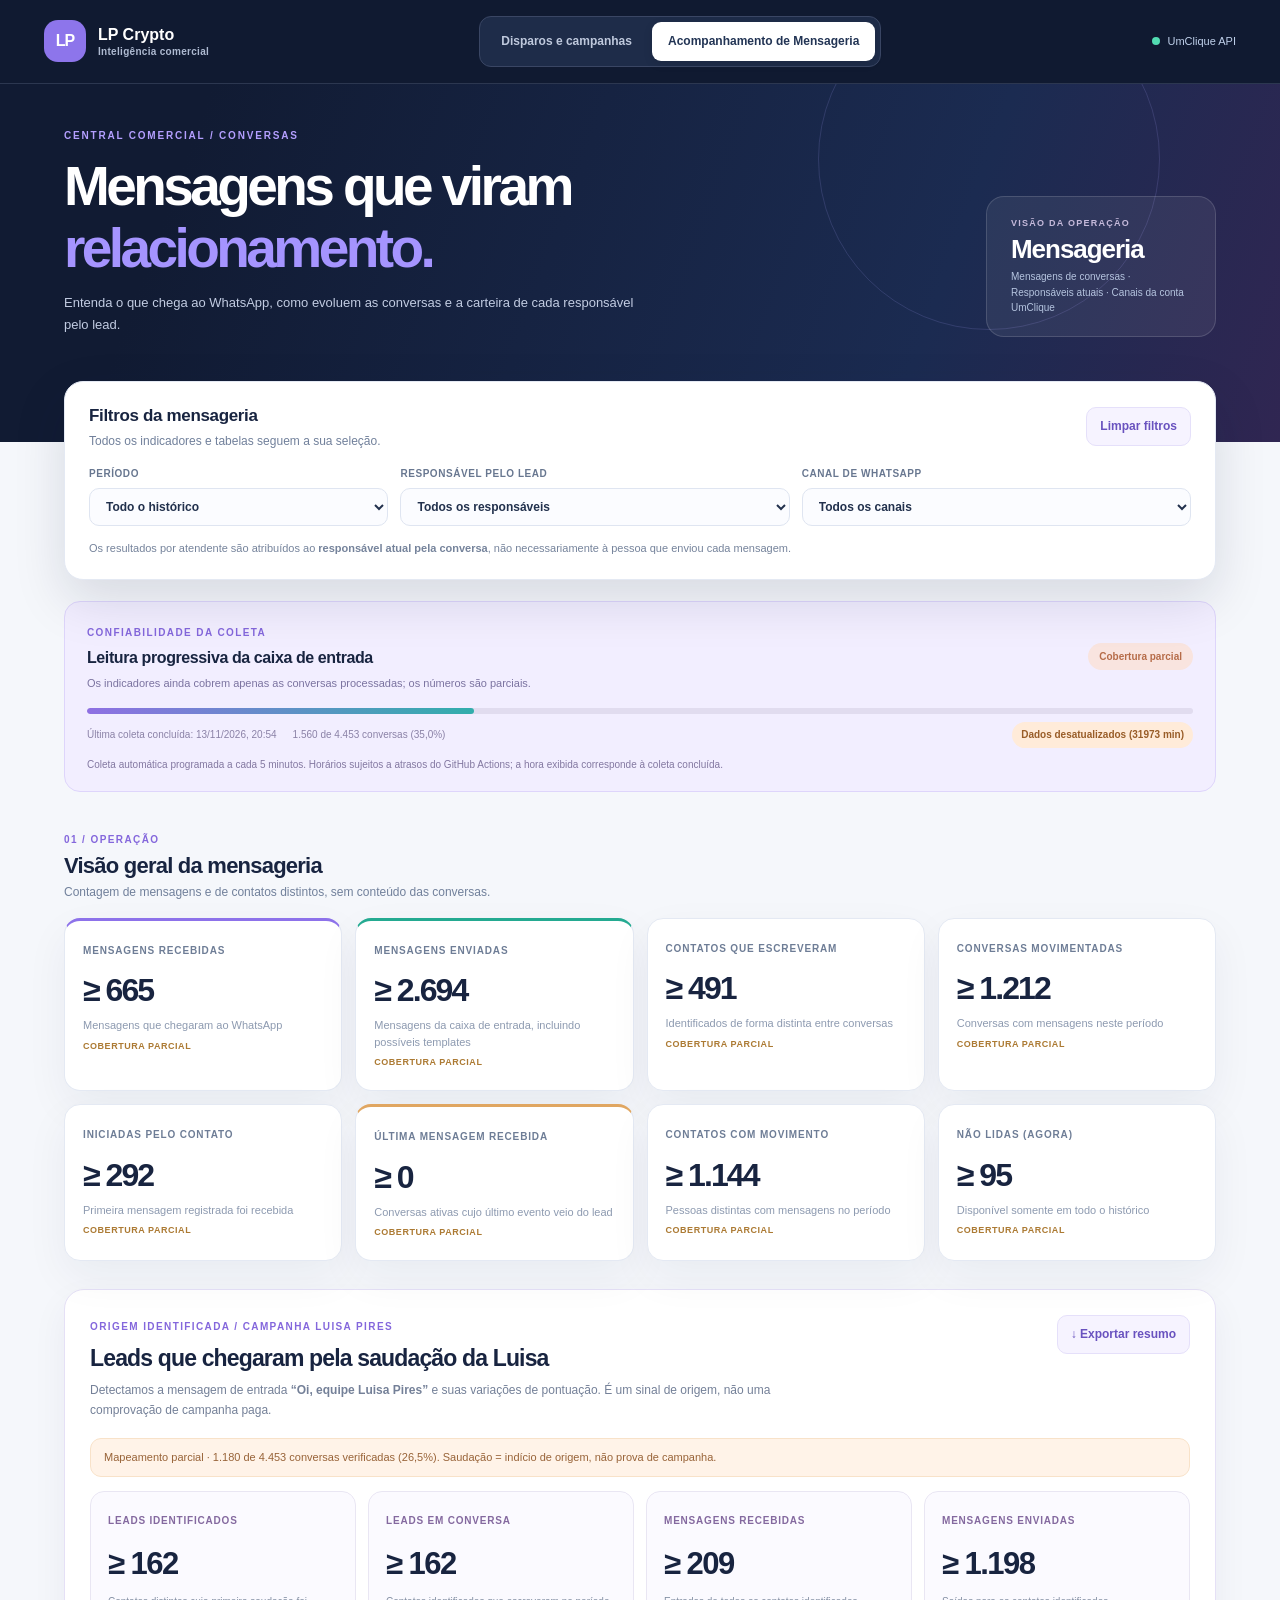
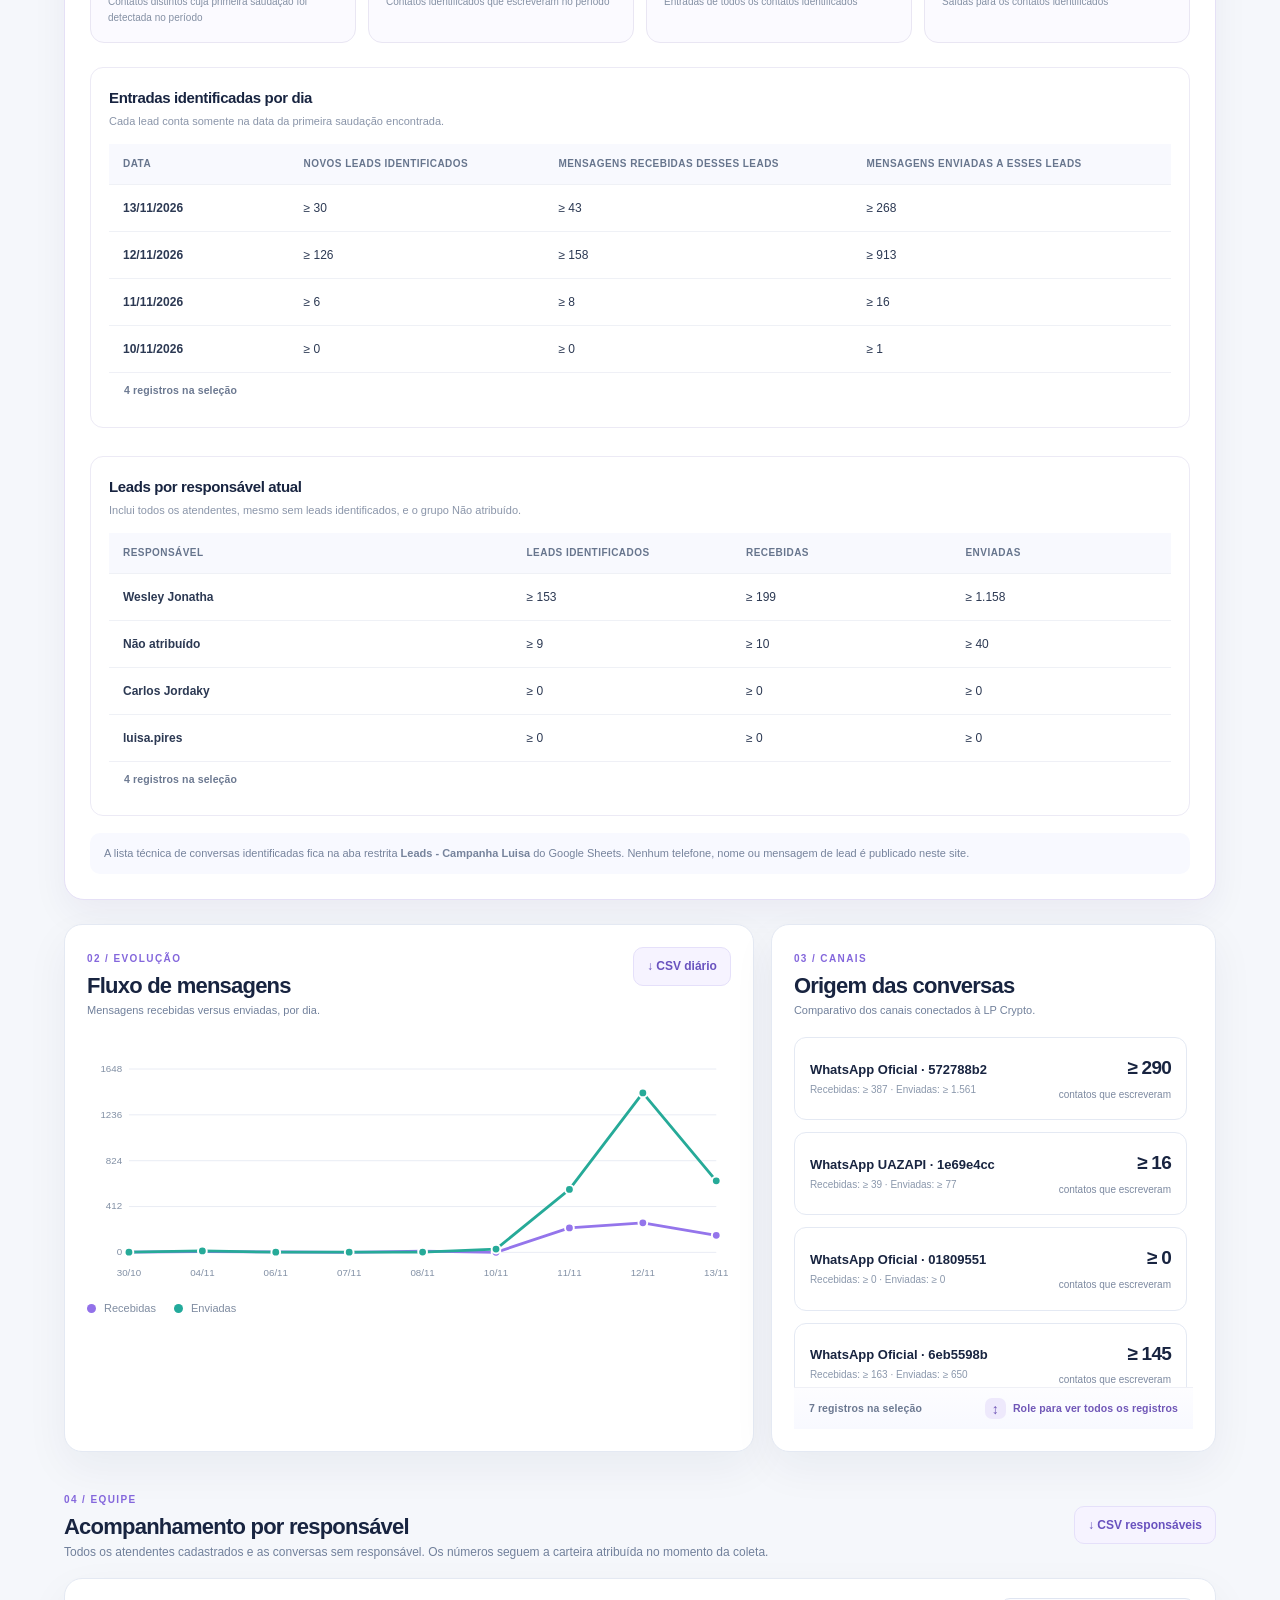
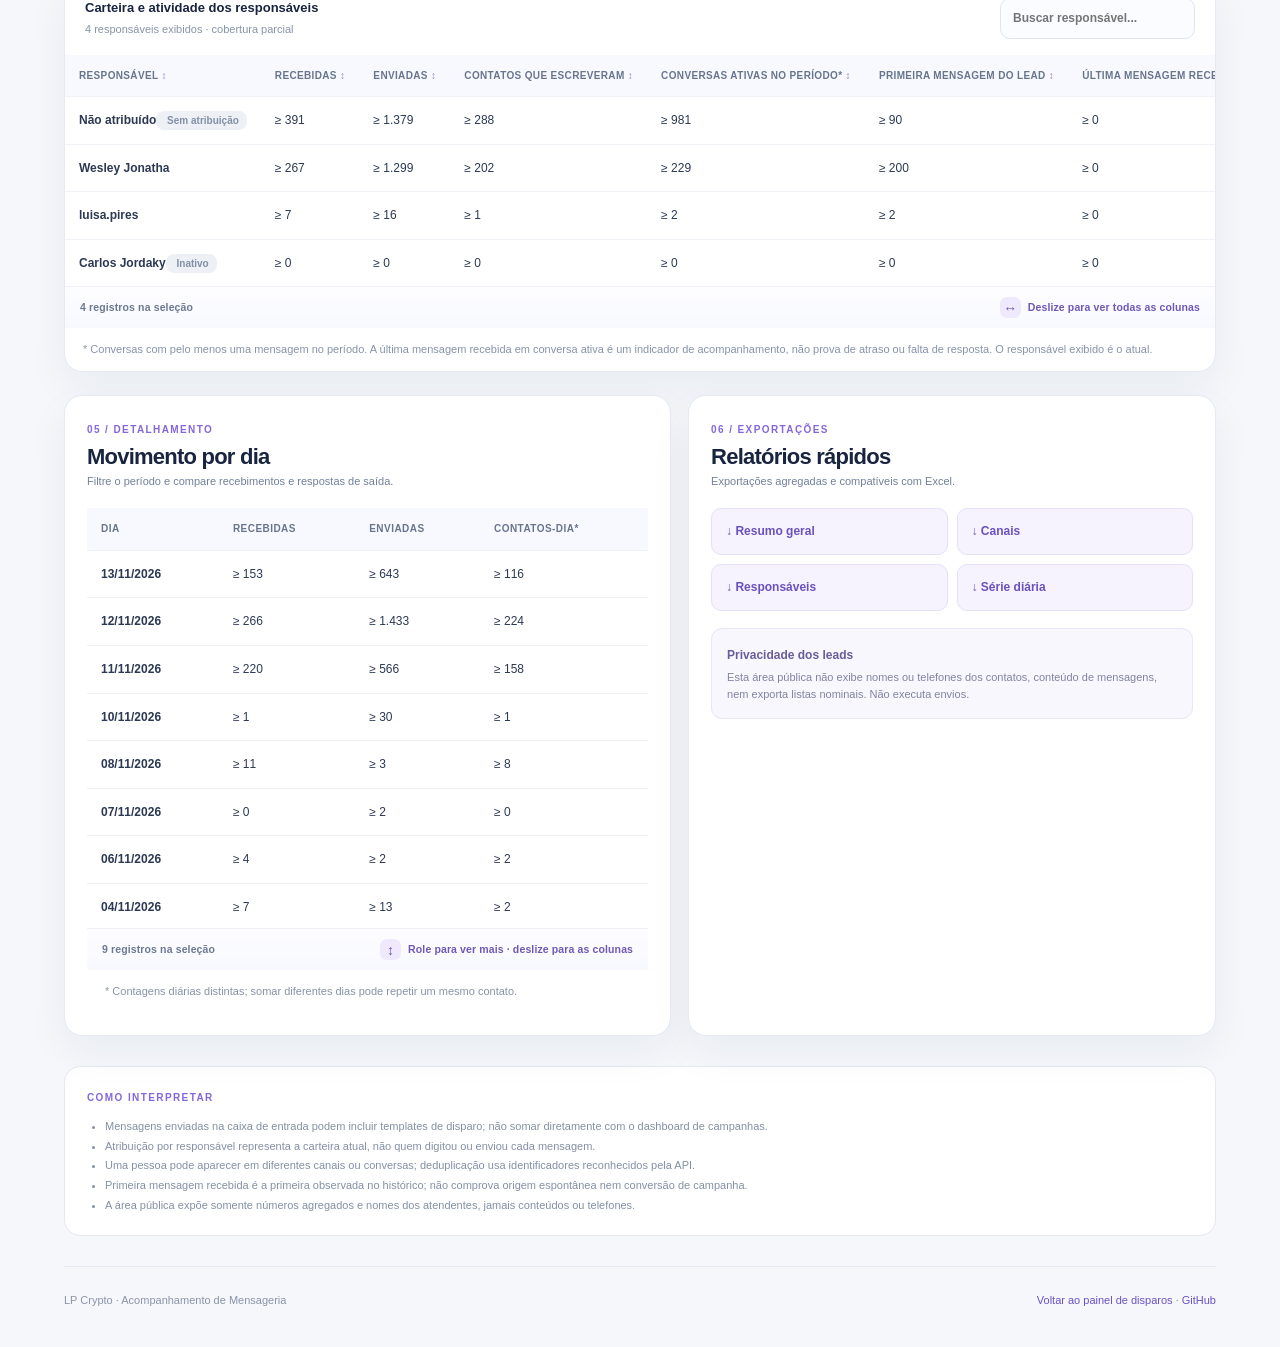
==== commit d4afd57e: "ui: ativar áreas com rolagem no dashboard de mensageria" ====
--- a/mensageria.html
+++ b/mensageria.html
@@ -7,6 +7,7 @@
   <meta name="description" content="Acompanhamento de mensagens recebidas, enviadas e carteiras dos responsáveis comerciais da LP Crypto.">
   <title>Acompanhamento de Mensageria | LP Crypto</title>
   <link rel="stylesheet" href="./assets/mensageria.css">
+  <link rel="stylesheet" href="./assets/scroll-areas.css">
 </head>
 <body>
  <header class="topbar">
@@ -136,5 +137,6 @@
  <script src="./assets/model.js"></script>
  <script src="./assets/mensageria-model.js"></script>
  <script src="./assets/mensageria.js"></script>
+  <script src="./assets/scroll-areas.js"></script>
 </body>
 </html>
--- a/assets/mensageria.css
+++ b/assets/mensageria.css
@@ -238,3 +238,14 @@
  }
  .campaign-columns td.empty{display:block;text-align:center}
 }
+
+/* Honest freshness signal — cadence is a schedule, not a guarantee. */
+.coverage-bottom{display:flex;flex-wrap:wrap;gap:8px 16px;align-items:center}
+.freshness{font-weight:800;font-size:10px;padding:5px 9px;border-radius:30px;margin-left:auto}
+.freshness.fresh{background:#e1f4e9;color:#287b50}
+.freshness.stale{background:#ffebd9;color:#995d28}
+.sync-cadence{margin:9px 0 0;color:#8378a1;font-size:10px;line-height:1.5}
+@media(max-width:590px){
+ .coverage-bottom{align-items:flex-start;gap:8px 12px}
+ .freshness{margin-left:0}
+}
--- a/assets/scroll-areas.css
+++ b/assets/scroll-areas.css
@@ -0,0 +1,115 @@
+/* LP Crypto — bounded data areas shared by the Disparos and Mensageria pages.
+   The page itself stays short; tables preserve the full dataset and CSVs. */
+:root{
+  --lp-scroll-height: 420px;
+  --lp-scrollbar-thumb: #b8abde;
+  --lp-scrollbar-track: #f2f0f9;
+}
+/* Never force a page-wide horizontal scrollbar for wide analytical tables. */
+.table-card,.v2-panel,.panel,.campaign-panel,.campaign-columns>div{min-width:0}
+.table-wrap,.v2-table-scroll,.table-scroll{
+  width:100%;
+  min-width:0;
+  max-width:100%;
+  max-height:min(var(--lp-scroll-height),66vh);
+  overflow:auto;
+  overscroll-behavior-x:contain;
+  overscroll-behavior-y:contain;
+  scrollbar-width:thin;
+  scrollbar-color:var(--lp-scrollbar-thumb) var(--lp-scrollbar-track);
+  -webkit-overflow-scrolling:touch;
+}
+.bar-list,.ratebars,.channel-list{
+  max-height:min(350px,52vh);
+  overflow-y:auto;
+  overflow-x:hidden;
+  overscroll-behavior-y:contain;
+  scrollbar-width:thin;
+  scrollbar-color:var(--lp-scrollbar-thumb) var(--lp-scrollbar-track);
+  padding-right:6px;
+}
+.ratebars{max-height:min(310px,48vh)}
+.campaign-columns .table-scroll{max-height:min(335px,54vh)}
+.v2-table-scroll::-webkit-scrollbar,
+.table-wrap::-webkit-scrollbar,
+.table-scroll::-webkit-scrollbar,
+.bar-list::-webkit-scrollbar,
+.ratebars::-webkit-scrollbar,
+.channel-list::-webkit-scrollbar{width:9px;height:9px}
+.v2-table-scroll::-webkit-scrollbar-track,
+.table-wrap::-webkit-scrollbar-track,
+.table-scroll::-webkit-scrollbar-track,
+.bar-list::-webkit-scrollbar-track,
+.ratebars::-webkit-scrollbar-track,
+.channel-list::-webkit-scrollbar-track{background:var(--lp-scrollbar-track);border-radius:100px}
+.v2-table-scroll::-webkit-scrollbar-thumb,
+.table-wrap::-webkit-scrollbar-thumb,
+.table-scroll::-webkit-scrollbar-thumb,
+.bar-list::-webkit-scrollbar-thumb,
+.ratebars::-webkit-scrollbar-thumb,
+.channel-list::-webkit-scrollbar-thumb{background:var(--lp-scrollbar-thumb);border:2px solid var(--lp-scrollbar-track);border-radius:100px}
+.v2-table-scroll::-webkit-scrollbar-thumb:hover,
+.table-wrap::-webkit-scrollbar-thumb:hover,
+.table-scroll::-webkit-scrollbar-thumb:hover{background:#886adb}
+/* Sticky headers remain readable while scrolling long lists vertically. */
+.table-wrap thead th,
+.v2-table-scroll thead th,
+.table-scroll thead th{
+  position:sticky;
+  top:0;
+  z-index:2;
+  background:#f8f9fe;
+  box-shadow:0 1px 0 #e4e7f1;
+}
+.lp-scroll-region:focus-visible{
+  outline:3px solid rgba(138,109,233,.5);
+  outline-offset:-3px;
+  border-radius:9px;
+}
+.lp-scroll-foot{
+  padding:10px 15px;
+  display:flex;
+  justify-content:space-between;
+  align-items:center;
+  flex-wrap:wrap;
+  gap:7px 14px;
+  border-top:1px solid #eff0f6;
+  background:linear-gradient(180deg,#fdfdff,#f8f9ff);
+  color:#6c7991;
+  font-size:10.5px;
+  font-weight:630;
+  line-height:1.45;
+  letter-spacing:.012em;
+}
+.lp-scroll-foot .lp-scroll-count{font-variant-numeric:tabular-nums}
+.lp-scroll-foot .lp-scroll-tip{
+  display:inline-flex;
+  align-items:center;
+  gap:7px;
+  color:#7057b7;
+  font-weight:750;
+}
+.lp-scroll-foot .lp-scroll-tip:not([hidden])::before{
+  content:"↕";
+  display:inline-grid;
+  place-items:center;
+  width:21px;height:21px;
+  border-radius:7px;
+  background:#eee9fc;
+  font-size:14px;
+}
+.lp-scroll-foot .lp-scroll-tip.lp-horizontal::before{content:"↔"}
+.lp-scroll-foot:has(.lp-scroll-tip[hidden]){background:#fff}
+.lp-scroll-foot[hidden]{display:none!important}
+@media(max-width:700px){
+  :root{--lp-scroll-height:360px}
+  .campaign-columns .table-scroll{max-height:min(340px,56vh)}
+  .bar-list,.ratebars,.channel-list{max-height:320px}
+  .lp-scroll-foot{padding:9px 12px;font-size:10px}
+  .lp-scroll-foot .lp-scroll-tip{font-size:10px}
+  /* Campaign mobile layout uses labeled cards instead of hidden columns. */
+  .campaign-columns .table-scroll{overflow-x:hidden}
+}
+@media(prefers-reduced-motion:reduce){
+  .table-wrap,.v2-table-scroll,.table-scroll,.bar-list,.ratebars,.channel-list{scroll-behavior:auto}
+}
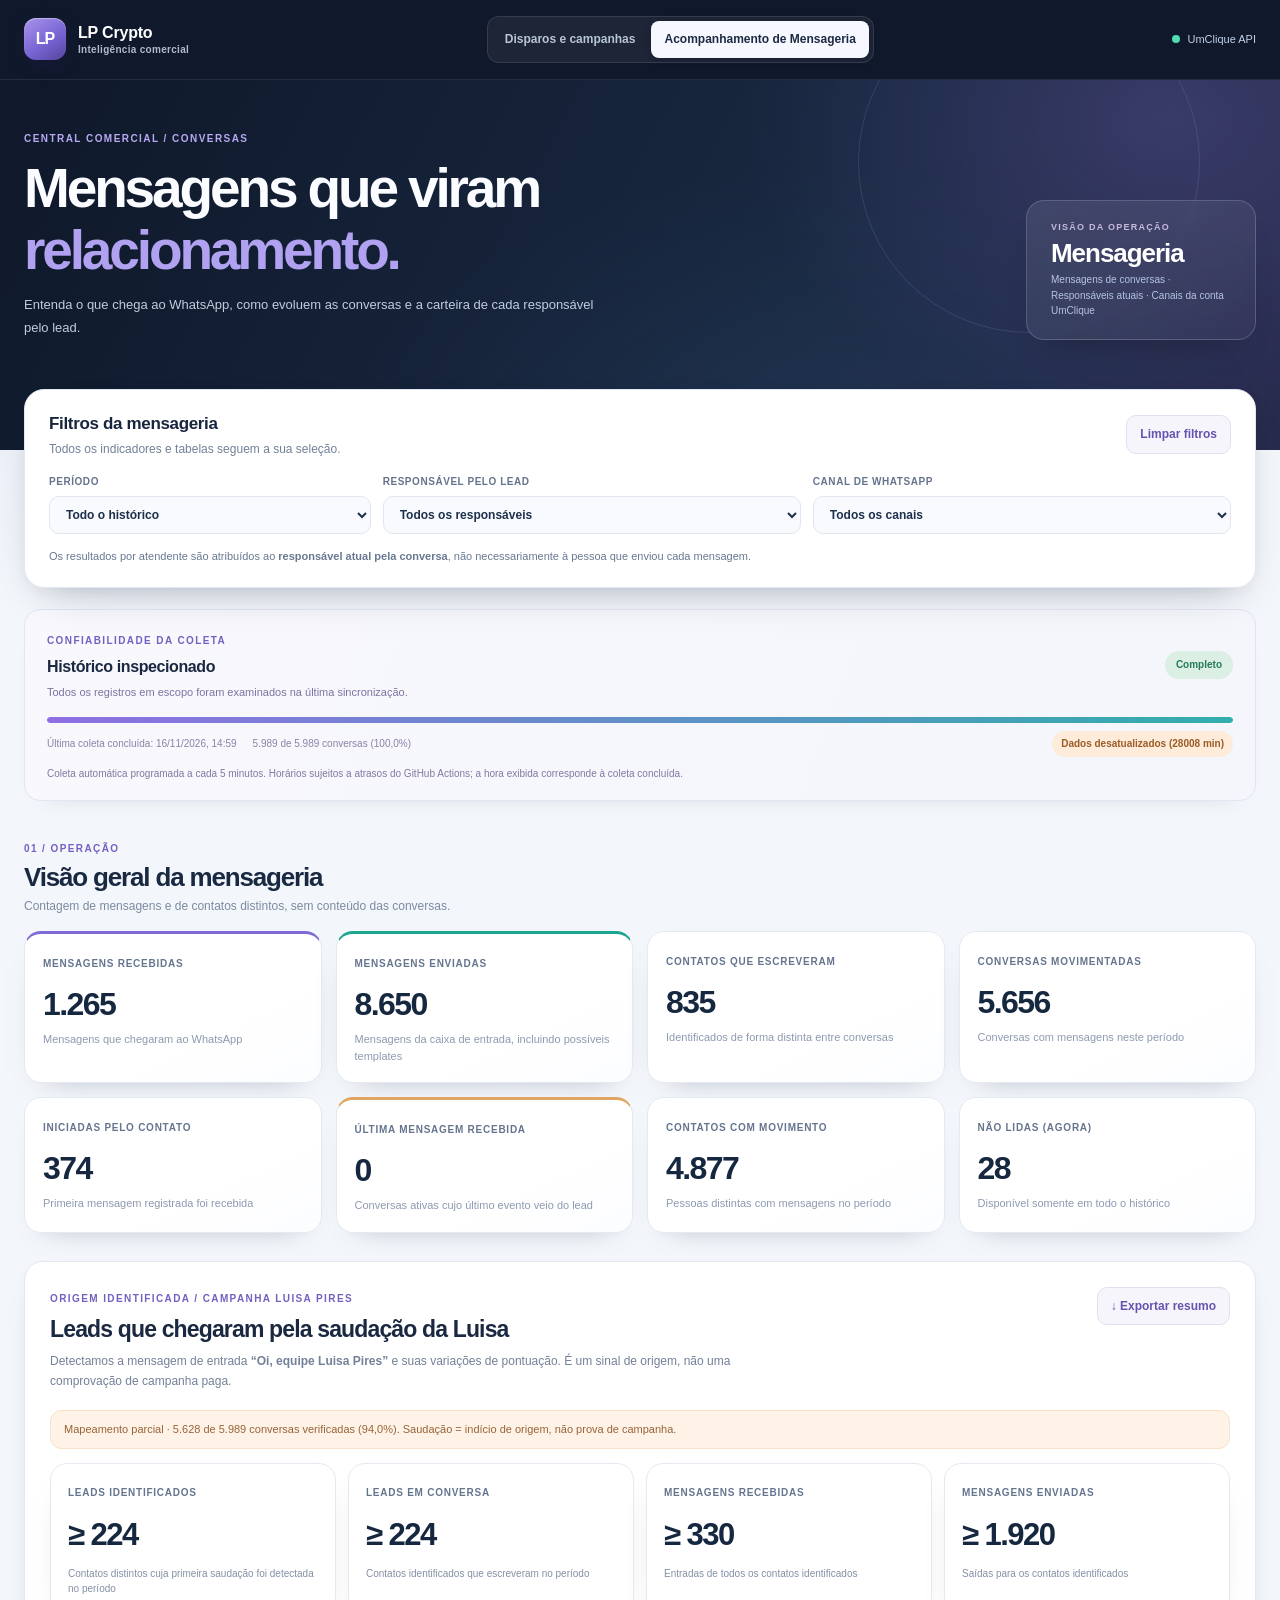
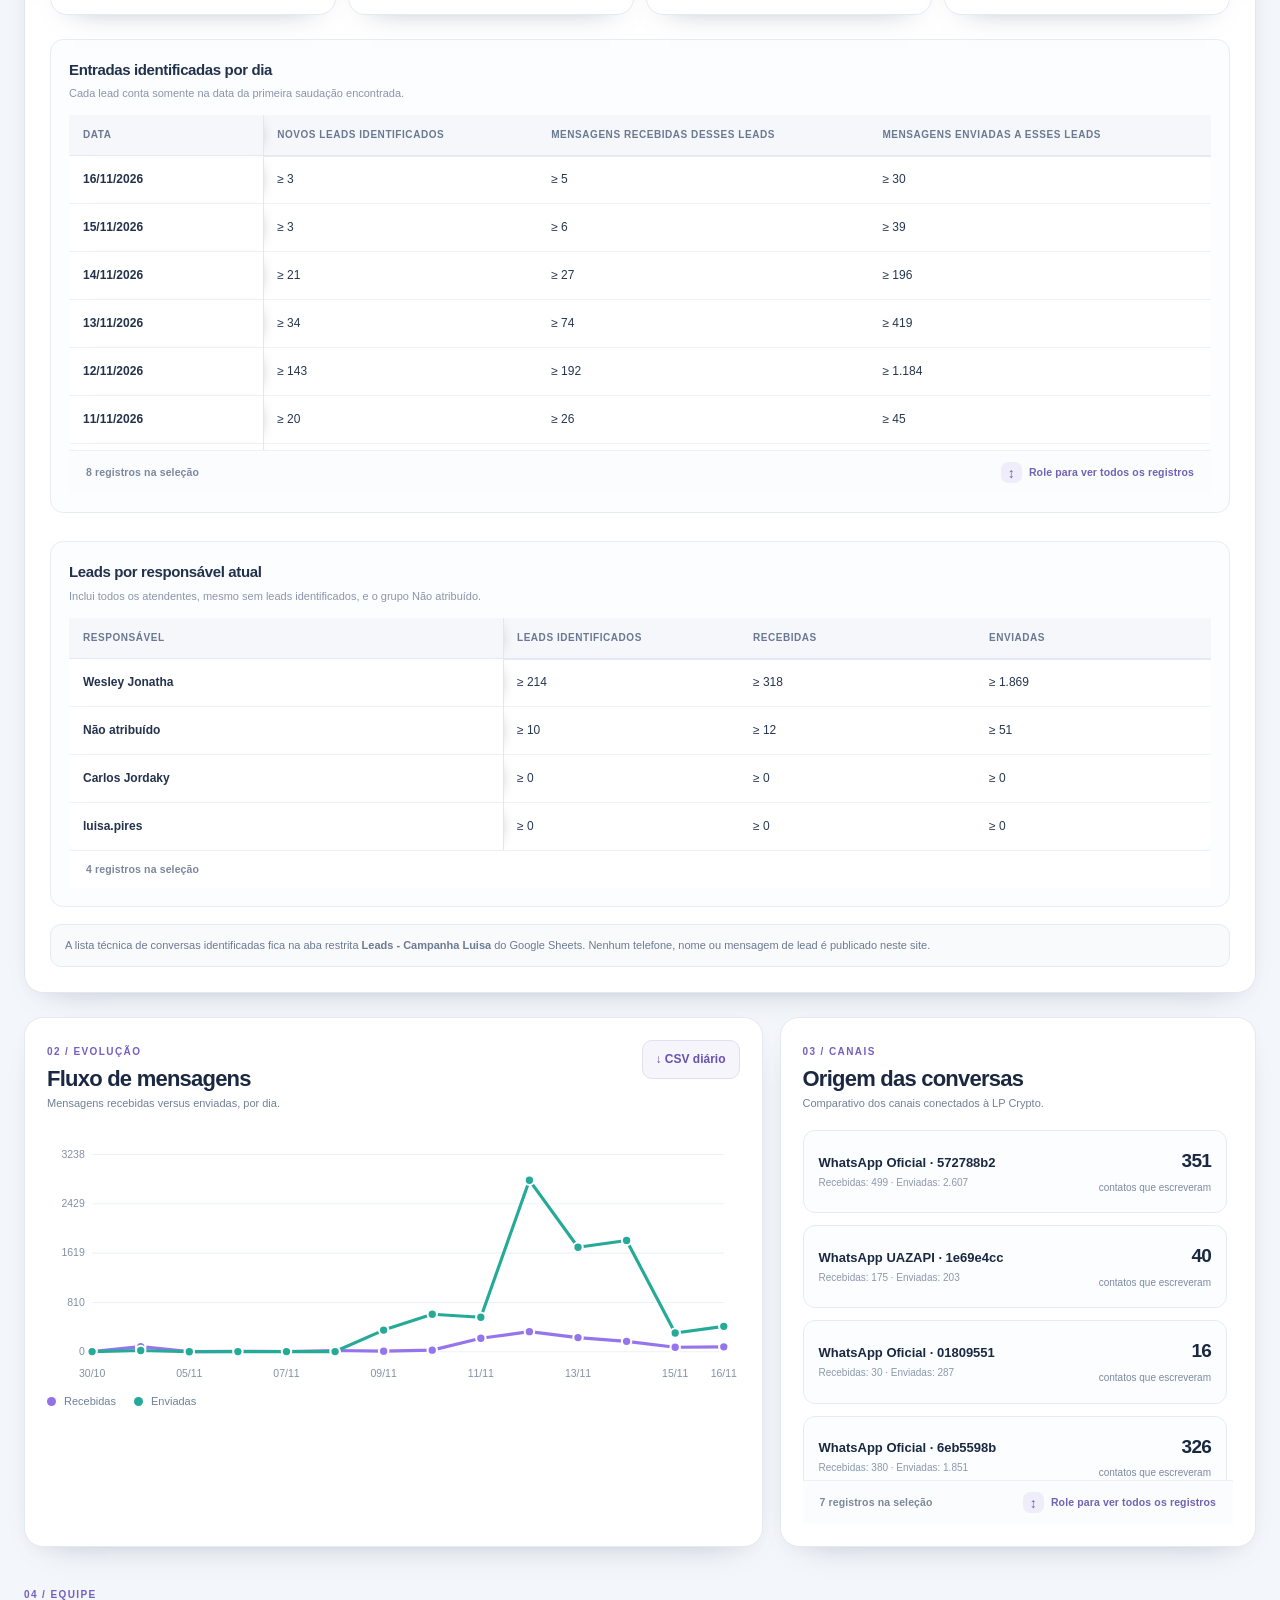
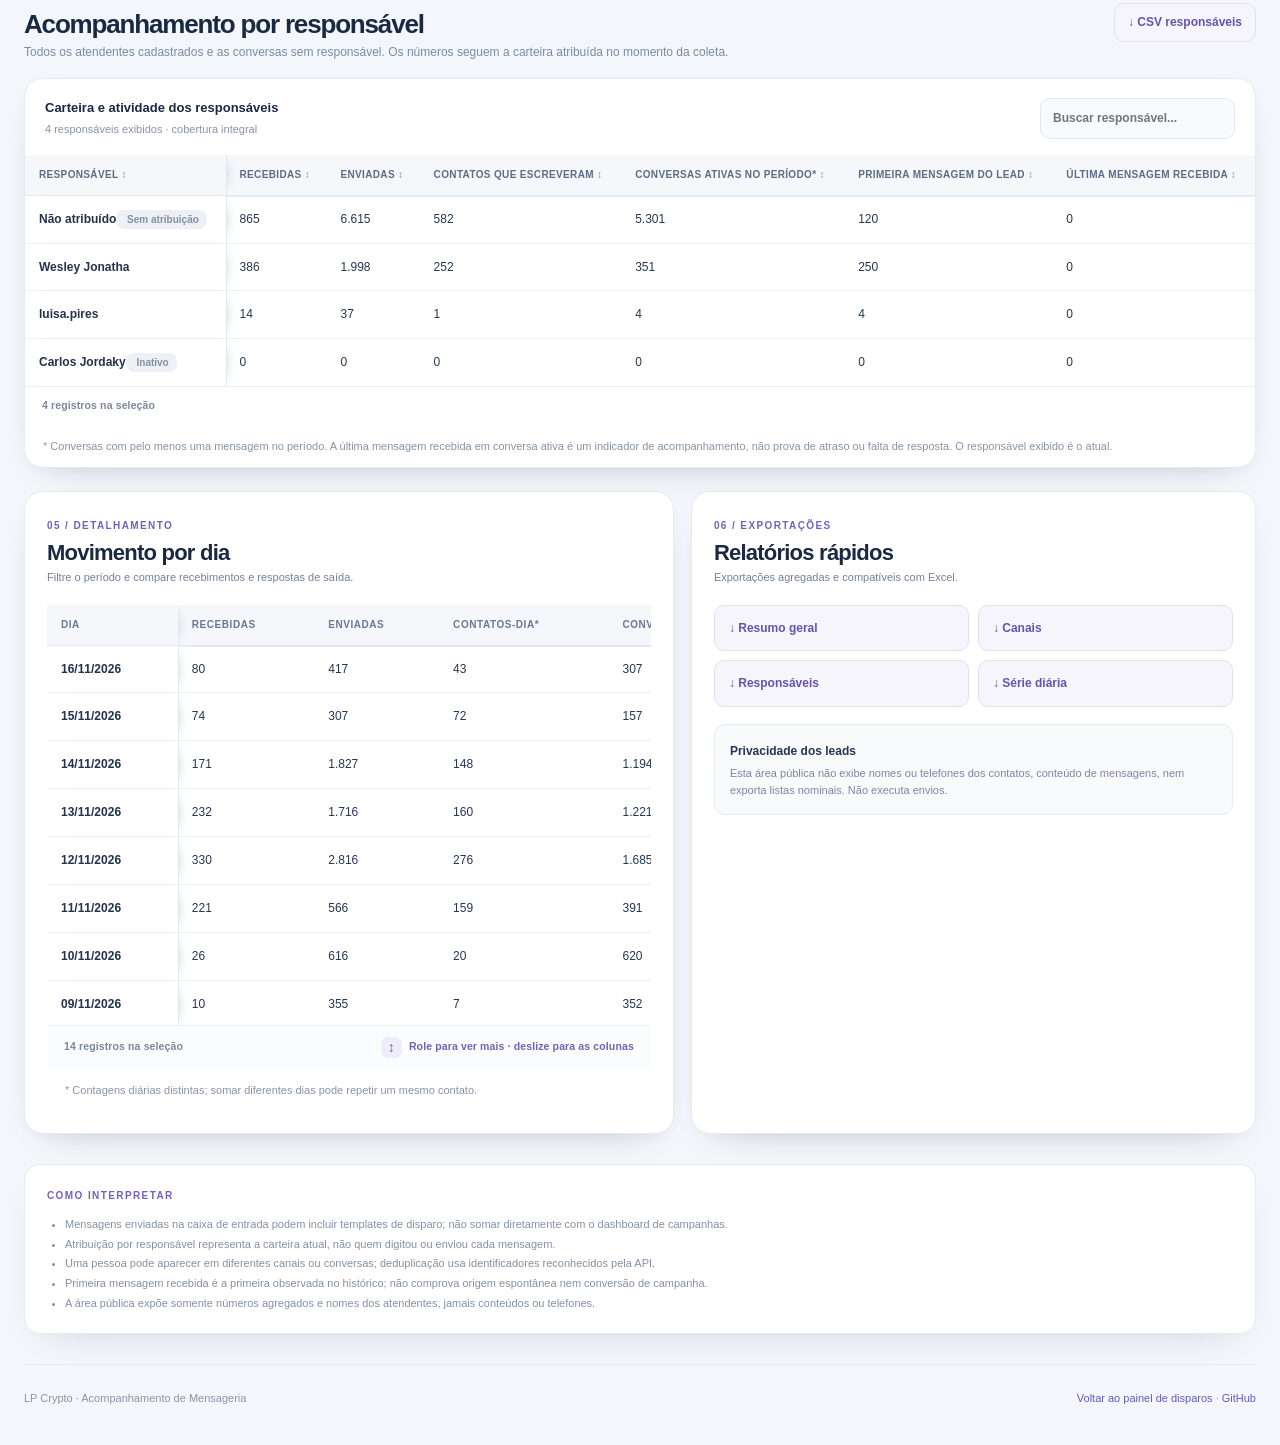
==== commit e3d4f6a0: "Interface: ativar tema premium e colunas fixas em mensageria.html" ====
--- a/mensageria.html
+++ b/mensageria.html
@@ -7,7 +7,8 @@
   <meta name="description" content="Acompanhamento de mensagens recebidas, enviadas e carteiras dos responsáveis comerciais da LP Crypto.">
   <title>Acompanhamento de Mensageria | LP Crypto</title>
   <link rel="stylesheet" href="./assets/mensageria.css">
-  <link rel="stylesheet" href="./assets/scroll-areas.css">
+  <link rel="stylesheet" href="./assets/scroll-areas.css?v=20261116-all">
+  <link rel="stylesheet" href="./assets/premium-ui.css?v=20261116">
 </head>
 <body>
  <header class="topbar">
--- a/assets/scroll-areas.css
+++ b/assets/scroll-areas.css
@@ -51,16 +51,84 @@
 .v2-table-scroll::-webkit-scrollbar-thumb:hover,
 .table-wrap::-webkit-scrollbar-thumb:hover,
 .table-scroll::-webkit-scrollbar-thumb:hover{background:#886adb}
-/* Sticky headers remain readable while scrolling long lists vertically. */
-.table-wrap thead th,
-.v2-table-scroll thead th,
-.table-scroll thead th{
+/* Table headers stay visible during vertical scrolling. */
+.table-wrap thead th,.v2-table-scroll thead th,.table-scroll thead th{
   position:sticky;
   top:0;
-  z-index:2;
-  background:#f8f9fe;
-  box-shadow:0 1px 0 #e4e7f1;
+  z-index:4;
+  background:#f5f7fb;
+  box-shadow:0 1px 0 #e5eaf2;
 }
+/* Universal frozen identity column: ranking, attribution, performance,
+   errors, owners, daily movement and all other horizontally scrollable tables. */
+.table-wrap table > thead > tr > th:first-child,
+.v2-table-scroll table > thead > tr > th:first-child,
+.table-scroll table > thead > tr > th:first-child,
+.table-wrap table > tbody > tr > td:first-child:not([colspan]),
+.v2-table-scroll table > tbody > tr > td:first-child:not([colspan]),
+.table-scroll table > tbody > tr > td:first-child:not([colspan]){
+  position:sticky;
+  left:0;
+  box-shadow:1px 0 0 #e2e8f1,8px 0 14px -12px rgba(20,30,54,.42);
+}
+.table-wrap table > tbody > tr > td:first-child:not([colspan]),
+.v2-table-scroll table > tbody > tr > td:first-child:not([colspan]),
+.table-scroll table > tbody > tr > td:first-child:not([colspan]){
+  z-index:3;
+  background:#fff;
+  font-weight:750;
+}
+.table-wrap table > thead > tr > th:first-child,
+.v2-table-scroll table > thead > tr > th:first-child,
+.table-scroll table > thead > tr > th:first-child{
+  z-index:6;
+  background:#f5f7fb;
+}
+.table-wrap table > tbody > tr:hover > td:first-child:not([colspan]),
+.v2-table-scroll table > tbody > tr:hover > td:first-child:not([colspan]),
+.table-scroll table > tbody > tr:hover > td:first-child:not([colspan]){
+  background:#f5f7ff;
+}
+/* Give long campaign names enough room while preserving metric visibility. */
+.table-card .table-wrap table > :is(thead,tbody) > tr > :is(th,td):first-child:not([colspan]){
+  width:192px;
+  min-width:192px;
+  max-width:192px;
+  white-space:normal;
+  overflow-wrap:anywhere;
+}
+.v2-table-scroll table > :is(thead,tbody) > tr > :is(th,td):first-child:not([colspan]){
+  min-width:164px;
+  max-width:210px;
+  white-space:normal;
+  overflow-wrap:anywhere;
+}
+#v2DailyTable table > :is(thead,tbody) > tr > :is(th,td):first-child:not([colspan]),
+#v2X1Days table > :is(thead,tbody) > tr > :is(th,td):first-child:not([colspan]),
+#v2X1GroupDays table > :is(thead,tbody) > tr > :is(th,td):first-child:not([colspan]){
+  min-width:110px;
+  max-width:130px;
+}
+.table-scroll table > :is(thead,tbody) > tr > :is(th,td):first-child:not([colspan]){
+  overflow-wrap:anywhere;
+}
+@media(max-width:590px){
+  .table-card .table-wrap table > :is(thead,tbody) > tr > :is(th,td):first-child:not([colspan]){width:150px;min-width:150px;max-width:150px}
+  .v2-table-scroll table > :is(thead,tbody) > tr > :is(th,td):first-child:not([colspan]){min-width:140px;max-width:170px}
+}
+/* Mensageria lead-source tables switch to stacked cards on mobile:
+   their first cells must never float independently of their card. */
+@media(max-width:700px){
+  .campaign-columns .table-scroll table > :is(thead,tbody) > tr > :is(th,td):first-child{
+    position:static;
+    left:auto;
+    box-shadow:none;
+  }
+  .campaign-columns .table-scroll table > tbody > tr > td:first-child:not([colspan]){
+    background:transparent;
+  }
+}
+
 .lp-scroll-region:focus-visible{
   outline:3px solid rgba(138,109,233,.5);
   outline-offset:-3px;
--- a/assets/premium-ui.css
+++ b/assets/premium-ui.css
@@ -0,0 +1,286 @@
+/* LP Crypto / commercial intelligence — unified premium interface, visual only.
+   Uses the existing metrics and DOM; intentionally does not touch integrations. */
+:root{
+  --navy:#111b2d;
+  --navy2:#1d2a43;
+  --ink:#1a2941;
+  --paper:#f3f6fa;
+  --line:#e5ebf3;
+  --muted:#728097;
+  --purple:#7764d6;
+  --purple2:#9f8de9;
+  --violet:#806bd5;
+  --teal:#1ca58f;
+  --shadow:0 16px 38px -24px rgba(26,40,78,.22);
+  --lp-scrollbar-thumb:#b7bfce;
+  --lp-scrollbar-track:#edf1f7;
+}
+html{scroll-padding-top:24px}
+body,body.v2-active{
+  background:
+    radial-gradient(ellipse 70% 380px at 0% 310px,rgba(224,231,246,.65),transparent 78%),
+    #f3f6fa;
+  color:var(--ink);
+  -webkit-font-smoothing:antialiased;
+}
+.topbar{
+  background:#10192b;
+  border-bottom:1px solid rgba(205,216,244,.11);
+}
+.top-inner{max-width:1370px}
+.container{max-width:1340px}
+.brandmark{
+  background:linear-gradient(145deg,#aa94ed 0%,#7764d3 57%,#57439c 100%);
+  box-shadow:inset 0 1px 1px rgba(255,255,255,.4),0 5px 15px rgba(36,22,88,.26);
+  border-radius:12px;
+}
+.brandtitle{letter-spacing:-.012em}
+.topnav{
+  background:rgba(255,255,255,.055);
+  border:1px solid rgba(221,226,249,.12);
+  border-radius:12px;
+  padding:4px;
+  gap:3px;
+}
+.topnav a{
+  color:#b8c4d8;
+  border-radius:8px;
+  border:0;
+  font-size:12px;
+  font-weight:700;
+  padding:9px 13px;
+  transition:background-color .18s ease,color .18s ease;
+}
+.topnav a:hover{color:#fff;background:rgba(255,255,255,.08)}
+.topnav a[aria-current="page"]{
+  color:#1c2a43;
+  background:#f7f8ff;
+  box-shadow:0 2px 9px rgba(0,0,0,.12);
+}
+.hero{
+  background:
+    radial-gradient(ellipse 560px 420px at 91% 10%,rgba(132,111,204,.25),transparent 75%),
+    radial-gradient(ellipse 660px 390px at 65% 100%,rgba(60,104,149,.16),transparent 72%),
+    linear-gradient(118deg,#0f192b 4%,#192841 64%,#272a4c 100%);
+  padding-top:51px;
+  padding-bottom:110px;
+}
+.hero:before{opacity:.55}
+.hero-inner{position:relative;z-index:1}
+.hero h1{
+  color:#fbfcff;
+  font-weight:810;
+  letter-spacing:-.057em;
+  line-height:1.12;
+}
+.hero h1 em{color:#b1a2f1}
+.hero p{color:#c1ccdf;line-height:1.75}
+.hero .eyebrow{color:#b8a9f2;letter-spacing:.145em}
+.primary,.ghost{
+  border-radius:10px;
+  font-weight:750;
+  transition:transform .16s ease,background-color .16s ease;
+}
+.primary{background:#e4dcff;color:#30244e}
+.primary:hover{background:#f0e9ff}
+.ghost{background:rgba(255,255,255,.06)}
+.primary:hover,.ghost:hover{transform:translateY(-1px)}
+.hero-copy{
+  background:linear-gradient(145deg,rgba(255,255,255,.095),rgba(255,255,255,.04));
+  border-color:rgba(222,224,253,.2);
+  box-shadow:0 20px 35px -22px rgba(0,0,0,.35);
+  backdrop-filter:blur(5px);
+}
+.v2-filter,.filter-panel{
+  border-radius:20px;
+  background:#fff;
+  border:1px solid #e2e8f1;
+  box-shadow:0 18px 40px -22px rgba(22,36,68,.38),0 6px 17px rgba(19,31,55,.035);
+}
+.v2-filterbar h2,.section-inline strong{color:#17253d;font-weight:800}
+.v2-field label,label{color:#65748c}
+.v2-field select,.v2-field input,label select,label input,.search,.search-label input,
+.v2-thresholds input,.v2-mini-controls select,.v2-mini-controls input{
+  background:#f8fafd;
+  border-color:#e0e7f1;
+  border-radius:10px;
+  color:#1e304d;
+  transition:background .15s,border-color .15s,box-shadow .15s;
+}
+.v2-field select:focus,.v2-field input:focus,label select:focus,label input:focus,
+.search:focus,.search-label input:focus{
+  background:#fff;
+  border-color:#9180df;
+  box-shadow:0 0 0 3px rgba(126,105,207,.13);
+  outline:none;
+}
+.v2-reset,.reset,.btn,.v2-action,.btn-small{
+  border:1px solid #e2dff0;
+  color:#6653ae;
+  background:#f7f5fc;
+  border-radius:10px;
+  font-weight:750;
+  transition:background-color .16s,border-color .16s,transform .16s;
+}
+.v2-reset:hover,.reset:hover,.btn:hover,.v2-action:hover,.btn-small:hover{
+  background:#eeeaf9;border-color:#d8d0f4;transform:translateY(-1px);
+}
+.v2-section,.section-head,.section-header{scroll-margin-top:22px}
+.v2-section-head h2,.section-head h2,.section-header h2{
+  color:#1a2942;
+  font-size:clamp(21px,2.2vw,26px);
+  font-weight:830;
+  letter-spacing:-.045em;
+}
+.v2-section-head p,.section-head p,.section-header p{color:#7c8ba1}
+.v2-kpis,.kpi-grid{gap:14px}
+.v2-kpi,.kpi,.campaign-metric{
+  position:relative;
+  overflow:hidden;
+  background:linear-gradient(155deg,#fff 59%,#fcfdff);
+  border:1px solid #e5eaf2;
+  border-radius:17px;
+  box-shadow:0 13px 29px -24px rgba(20,36,68,.5);
+  transition:transform .2s ease,box-shadow .2s ease,border-color .2s ease;
+}
+.v2-kpi:hover,.kpi:hover,.campaign-metric:hover{
+  transform:translateY(-2px);
+  border-color:#d7deef;
+  box-shadow:0 18px 29px -20px rgba(29,42,84,.24);
+}
+.v2-kpi{padding:21px 19px}
+.v2-kpi .label,.kpi small,.campaign-metric small{
+  color:#65758e;
+  font-size:10px;
+  font-weight:780;
+  letter-spacing:.075em;
+}
+.v2-kpi .metric,.kpi strong,.campaign-metric strong{
+  color:#162840;
+  letter-spacing:-.05em;
+  font-variant-numeric:tabular-nums;
+}
+.v2-kpi .metric{font-size:clamp(26px,2.6vw,36px);margin:13px 0 9px}
+.v2-kpi.positive{border-top-color:#29ab8d}
+.v2-kpi.negative{border-top-color:#e58a8a}
+.v2-kpi.unknown{border-top-color:#c5cad9}
+.v2-alert,.filter-note,.v2-status-note{
+  color:#687991;
+  line-height:1.75;
+}
+.v2-alert{
+  background:#f6f5fb;
+  border-color:#eae7f4;
+  border-left:3px solid #aa9bdd;
+}
+.v2-panel,.panel,.campaign-panel,.table-card{
+  background:#fff;
+  border:1px solid #e5eaf2;
+  border-radius:19px;
+  box-shadow:0 15px 36px -27px rgba(23,38,70,.38),0 4px 14px rgba(23,38,70,.025);
+}
+.v2-panel{padding:24px}
+.v2-panel h3,.panel h3,.campaign-columns h3{color:#20314a;font-weight:790}
+.v2-blocked,.privacy-note,.campaign-privacy{
+  background:#f8fafc;
+  border:1px solid #e6eaf2;
+  border-radius:11px;
+  color:#6c7a91;
+}
+.v2-stage .track,.track{background:#e9eef5}
+.v2-stage .fill{background:linear-gradient(90deg,#a092e5,#7261cc)}
+.v2-chart .gridline,.chart .grid{stroke:#edf1f6}
+.v2-chart .axis{stroke:#dce3ed}
+.v2-chart .series,.chart .line{stroke-width:3}
+.v2-legend,.chart-legend{color:#6f809a}
+.rate-top .rate-num{color:#1b2942}
+.insight{background:#f6f5fd;border-color:#e8e5f6;color:#554c85}
+.coverage-panel{
+  background:linear-gradient(110deg,#f8f8fd,#f4f6fb);
+  border:1px solid #e2e5f2;
+  box-shadow:0 12px 25px -25px rgba(30,36,70,.35);
+}
+.coverage-label,.section-kicker{color:#7560c1}
+.campaign-panel{border-color:#e2e7f2}
+.campaign-columns>div{border-color:#e7ebf3;background:#fcfdff}
+.campaign-metric{background:#fff}
+.channel-item{border-color:#e7eaf1;background:#fcfdff;transition:background .15s,border-color .15s}
+.channel-item:hover{background:#f8faff;border-color:#dce3ef}
+.lp-scroll-region{
+  background:#fff;
+  scrollbar-color:#b8bfcd #edf1f7;
+}
+.lp-scroll-region table{
+  border-collapse:separate;
+  border-spacing:0;
+  font-variant-numeric:tabular-nums;
+}
+.lp-scroll-region table th{
+  background:#f5f7fb;
+  color:#6a7891;
+  font-weight:780;
+  letter-spacing:.055em;
+  border-bottom:1px solid #e4eaf3;
+  text-transform:uppercase;
+  line-height:1.4;
+}
+.lp-scroll-region table td{
+  color:#263650;
+  border-bottom:1px solid #eef1f6;
+  border-top:0;
+  line-height:1.58;
+}
+.lp-scroll-region table tbody tr:hover td{background:#f5f7ff}
+.lp-scroll-region table tbody tr:last-child td{border-bottom:0}
+.lp-scroll-region table tbody td:first-child:not([colspan]){font-weight:790;color:#24324d}
+.lp-scroll-region table > thead > tr > th:first-child{background:#f5f7fb}
+.lp-scroll-region table > tbody > tr > td:first-child:not([colspan]){background:#fff}
+.lp-scroll-region table > tbody > tr:hover > td:first-child:not([colspan]){background:#f5f7ff}
+.v2-table-scroll td,.table-scroll td{font-size:12px}
+.v2-table-scroll th,.table-scroll th{font-size:10px}
+.v2-table-scroll button.sort,.table-scroll th button{color:#5d6b84;font-weight:790}
+.v2-table-scroll button.sort:hover,.table-scroll th button:hover{color:#6f58c3}
+.table-tools{padding:20px 23px;background:#fff}
+.table-card .table-wrap,.v2-table-scroll,.table-scroll{border-radius:0 0 12px 12px}
+.table-card table th,.table-card table td{padding-left:19px;padding-right:19px}
+.lp-scroll-foot{
+  background:#fbfcfe;
+  color:#7b879a;
+  border-top:1px solid #edf0f5;
+  padding:11px 17px;
+}
+.lp-scroll-foot .lp-scroll-tip{color:#7162b5}
+.lp-scroll-foot .lp-scroll-tip:not([hidden])::before{background:#f0edfb}
+.v2-pill{border-radius:7px;letter-spacing:.005em}
+.v2-pill.warn{background:#fff1ef;color:#b65058}
+.note-box,.interpretation{background:#fff;border:1px solid #e5eaf2;box-shadow:var(--shadow)}
+.privacy-note strong,.note-box h3{color:#263650}
+footer{color:#8b95a7}
+footer a,.footer-link{color:#6a58bd}
+button:focus-visible,a:focus-visible,select:focus-visible,input:focus-visible{
+  outline:3px solid rgba(123,103,212,.3);
+  outline-offset:3px;
+}
+@media(max-width:900px){
+  .topnav{max-width:100%;overflow-x:auto}
+  .topnav a{padding:9px 11px}
+}
+@media(max-width:700px){
+  .hero{padding-top:37px;padding-bottom:88px}
+  .topnav{padding:3px}
+  .topnav a{font-size:11px}
+  .v2-panel,.panel{border-radius:15px}
+  .v2-kpi{padding:16px}
+  .v2-section-head h2,.section-head h2,.section-header h2{font-size:22px}
+  .campaign-columns .table-scroll table tbody td:first-child{background:transparent}
+  .campaign-columns .table-scroll table tbody tr:hover td:first-child{background:transparent}
+  .table-card table th,.table-card table td{padding-left:13px;padding-right:13px}
+}
+@media(prefers-reduced-motion:reduce){
+  *,*::before,*::after{transition:none!important;scroll-behavior:auto!important}
+}
+@media print{
+  body,body.v2-active{background:#fff}
+  .v2-kpi,.kpi,.campaign-metric,.v2-panel,.panel,.table-card{box-shadow:none}
+  .hero{background:#fff;color:#111}
+}
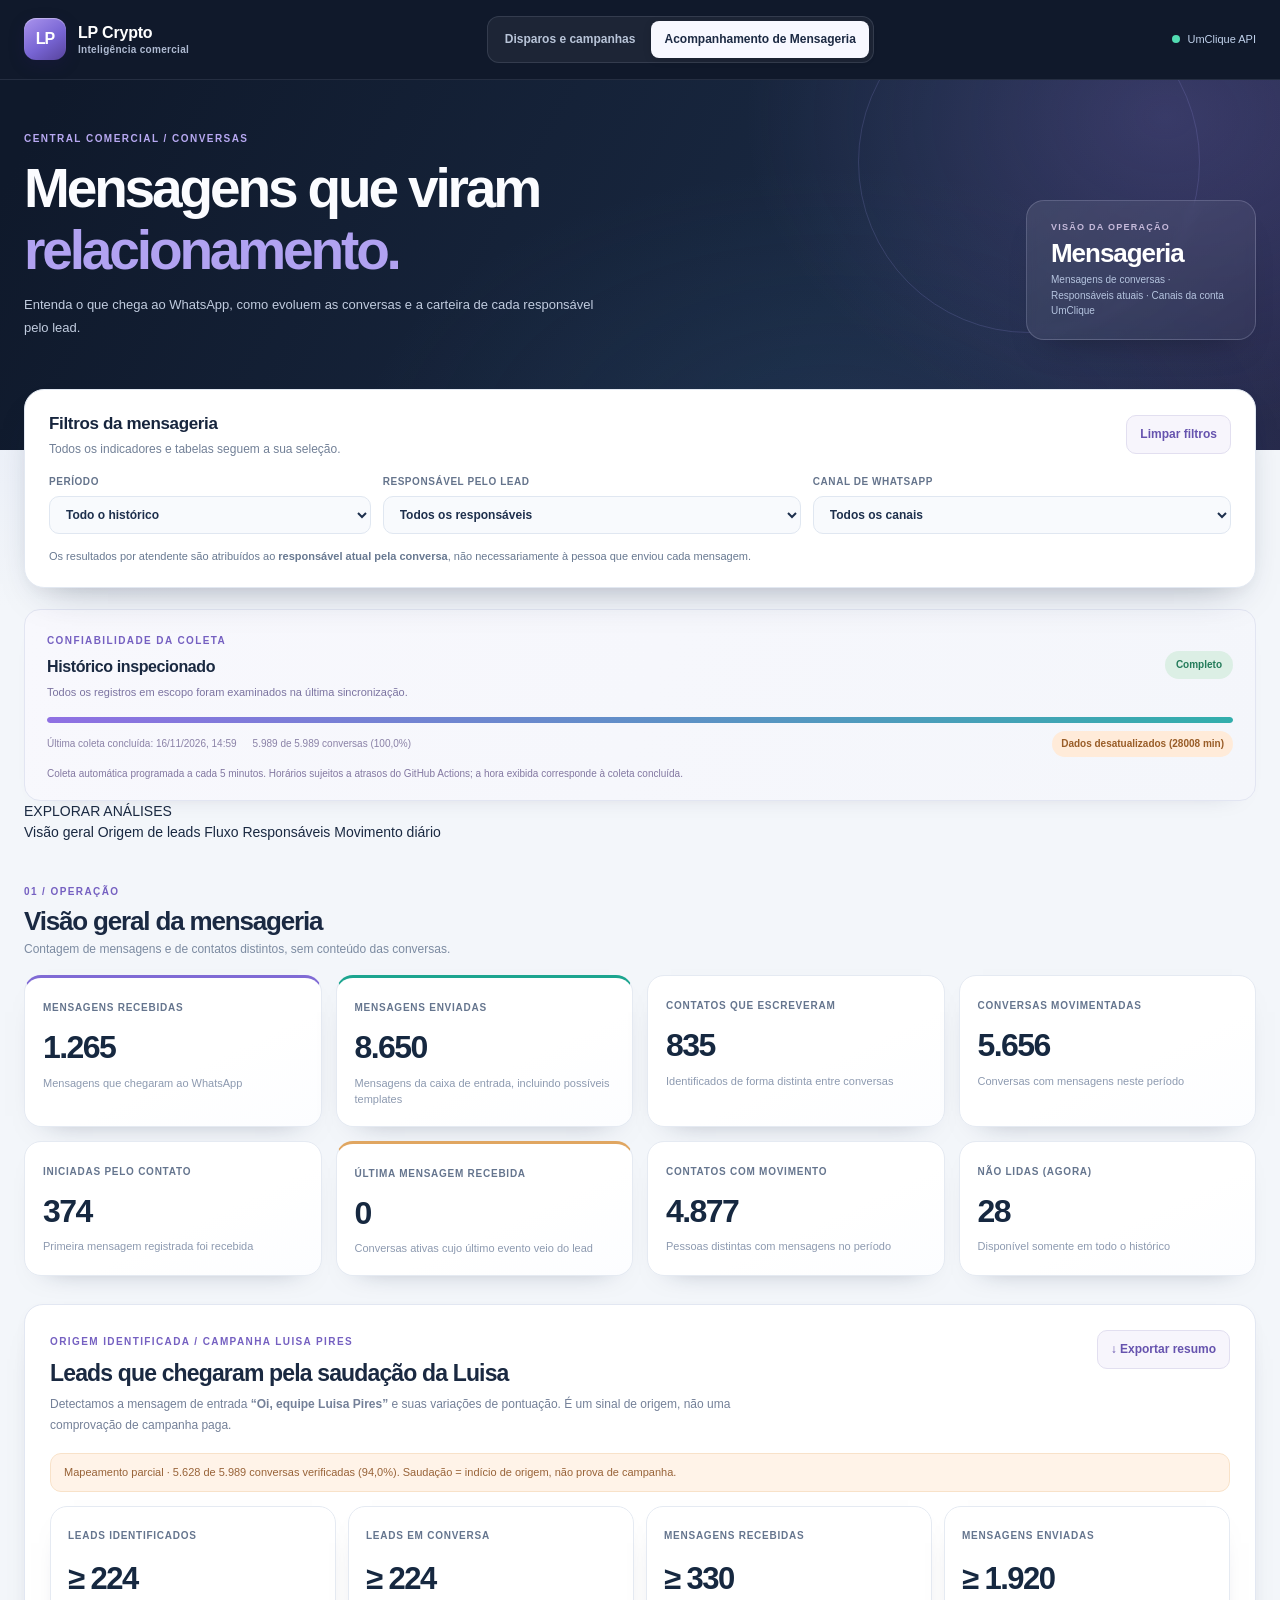
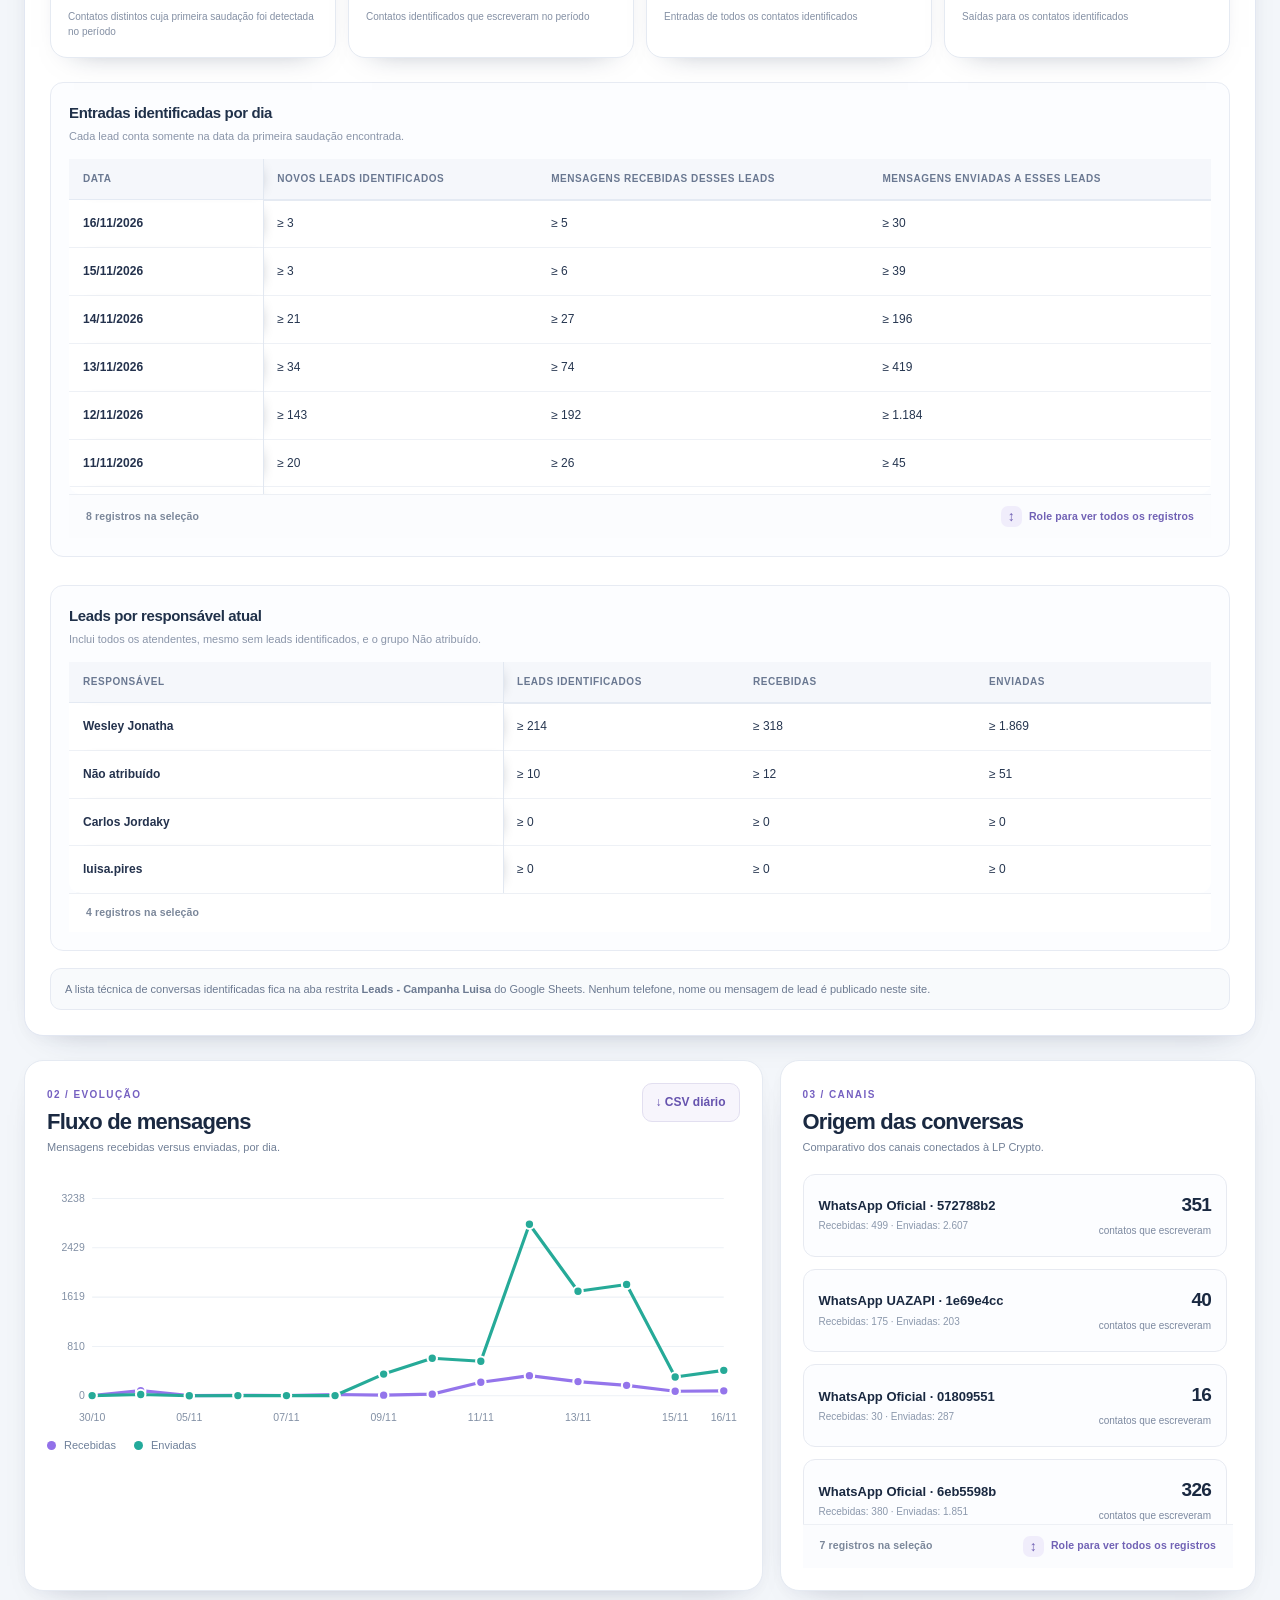
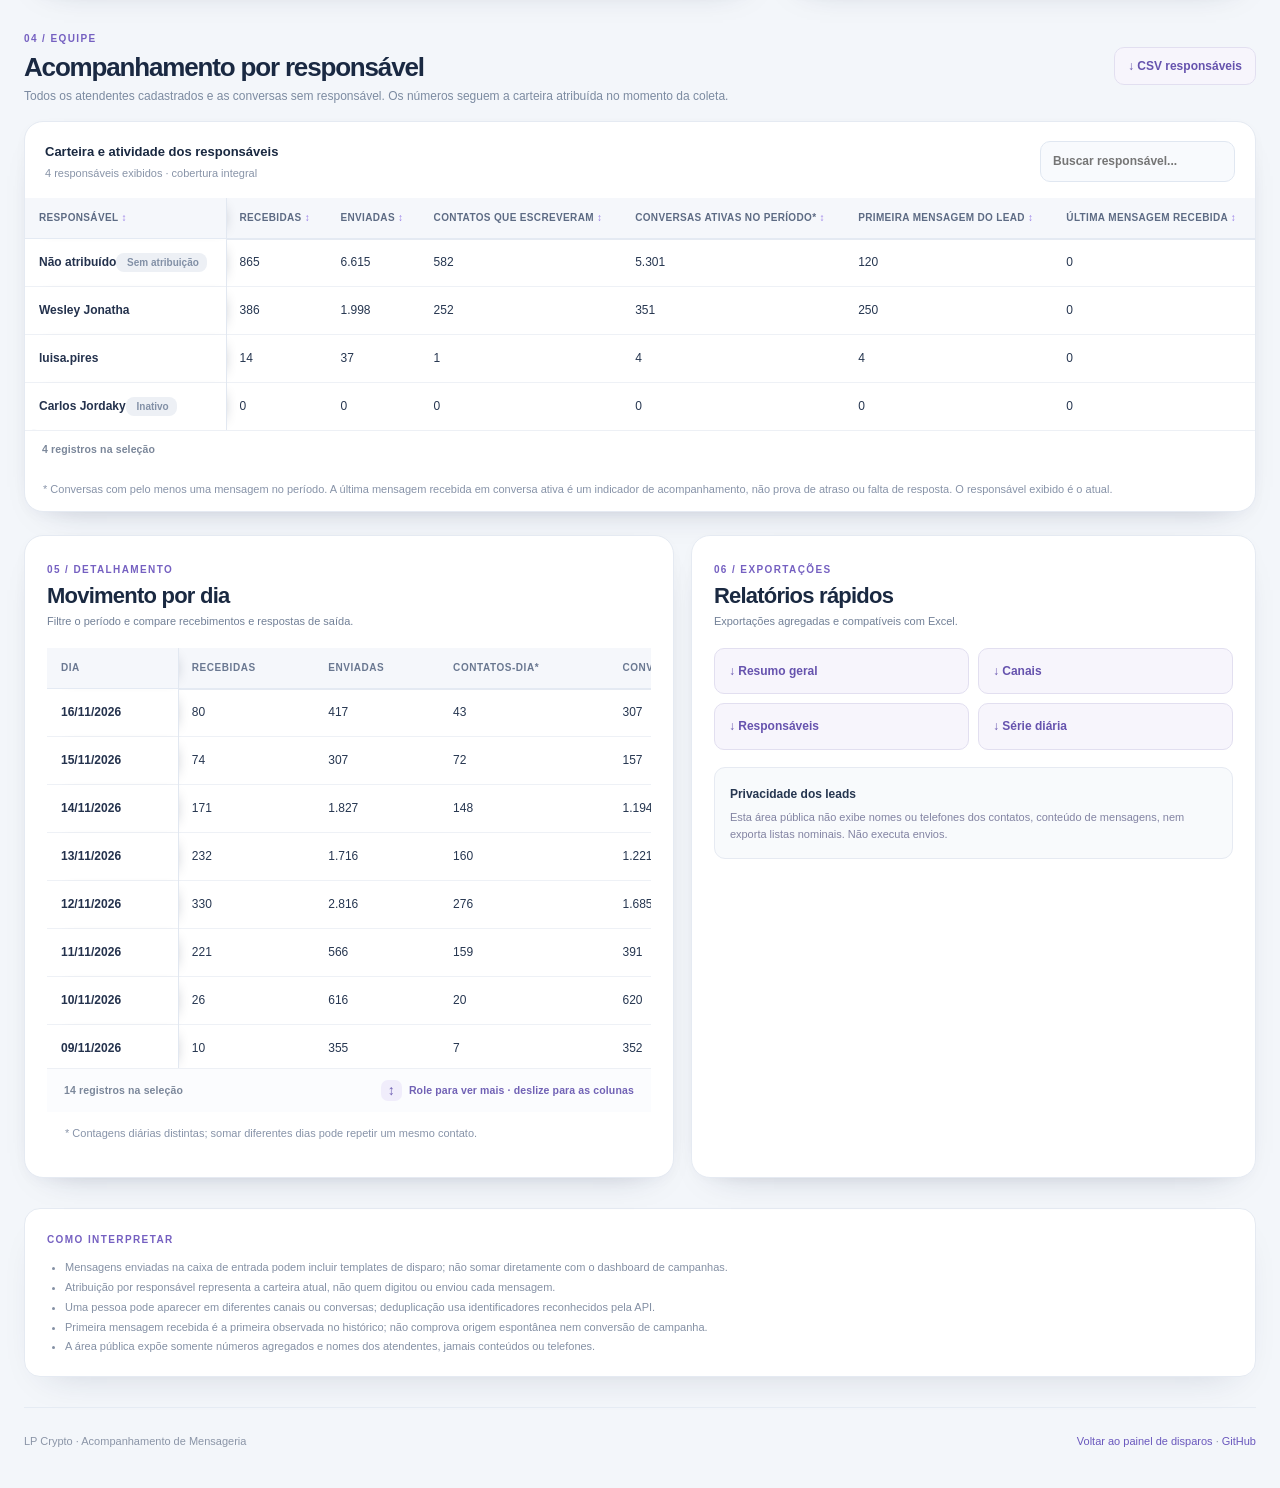
==== commit ead227c1: "Navegação: atalhos para as seções da mensageria" ====
--- a/mensageria.html
+++ b/mensageria.html
@@ -56,7 +56,17 @@
    <div class="track"><div id="coverageFill" class="progress" style="width:0%"></div></div>
    <div class="coverage-bottom"><span id="lastUpdated">Última sincronização: —</span><span id="coverageCount">—</span><span id="freshnessState" class="freshness" role="status">Aguardando atualização</span></div><p class="sync-cadence">Coleta automática programada a cada 5 minutos. Horários sujeitos a atrasos do GitHub Actions; a hora exibida corresponde à coleta concluída.</p>
   </section>
-  <section class="section-header">
+  <nav class="dashboard-jump" aria-label="Navegação rápida da mensageria">
+    <span class="dashboard-jump-label">EXPLORAR ANÁLISES</span>
+    <div class="dashboard-jump-links">
+      <a href="#mensageriaResumo">Visão geral</a>
+      <a href="#luisaCampaignSection">Origem de leads</a>
+      <a href="#mensageriaFluxo">Fluxo</a>
+      <a href="#mensageriaEquipe">Responsáveis</a>
+      <a href="#mensageriaDetalhe">Movimento diário</a>
+    </div>
+  </nav>
+  <section class="section-header" id="mensageriaResumo">
     <div><span class="section-kicker">01 / OPERAÇÃO</span><h2>Visão geral da mensageria</h2><p>Contagem de mensagens e de contatos distintos, sem conteúdo das conversas.</p></div>
   </section>
   <section id="kpiGrid" class="kpi-grid" aria-label="Indicadores de mensageria"><div class="empty">Carregando indicadores…</div></section>
@@ -91,11 +101,11 @@
     </div>
     <p class="campaign-privacy">A lista técnica de conversas identificadas fica na aba restrita <strong>Leads - Campanha Luisa</strong> do Google Sheets. Nenhum telefone, nome ou mensagem de lead é publicado neste site.</p>
   </section>
-  <section class="section-grid">
+  <section class="section-grid" id="mensageriaFluxo">
    <div class="panel"><div class="panel-head"><div><span class="section-kicker">02 / EVOLUÇÃO</span><h2>Fluxo de mensagens</h2><p>Mensagens recebidas versus enviadas, por dia.</p></div><button class="btn" id="dailyCsv" type="button">↓ CSV diário</button></div><div id="trendChart" class="chart" aria-label="Evolução de mensagens por dia"></div><div class="chart-legend"><span><i class="violet"></i> Recebidas</span><span><i class="teal"></i> Enviadas</span></div></div>
    <div class="panel"><div class="panel-head"><div><span class="section-kicker">03 / CANAIS</span><h2>Origem das conversas</h2><p>Comparativo dos canais conectados à LP Crypto.</p></div></div><div id="channelList" class="channel-list"></div></div>
   </section>
-  <section class="section-header">
+  <section class="section-header" id="mensageriaEquipe">
    <div><span class="section-kicker">04 / EQUIPE</span><h2>Acompanhamento por responsável</h2><p>Todos os atendentes cadastrados e as conversas sem responsável. Os números seguem a carteira atribuída no momento da coleta.</p></div>
    <div class="actions"><button class="btn" type="button" id="ownerCsv">↓ CSV responsáveis</button></div>
   </section>
@@ -112,7 +122,7 @@
    </tr></thead><tbody id="ownerRows"><tr><td colspan="7" class="empty">Aguardando dados…</td></tr></tbody></table></div>
    <p class="table-foot">* Conversas com pelo menos uma mensagem no período. A última mensagem recebida em conversa ativa é um indicador de acompanhamento, não prova de atraso ou falta de resposta. O responsável exibido é o atual.</p>
   </section>
-  <section class="section-grid followup-grid">
+  <section class="section-grid followup-grid" id="mensageriaDetalhe">
    <div class="panel">
     <div class="panel-head"><div><span class="section-kicker">05 / DETALHAMENTO</span><h2>Movimento por dia</h2><p>Filtre o período e compare recebimentos e respostas de saída.</p></div></div>
     <div class="table-scroll"><table><thead><tr><th>Dia</th><th>Recebidas</th><th>Enviadas</th><th>Contatos-dia*</th><th>Conversas-dia*</th></tr></thead><tbody id="dailyRows"></tbody></table></div>
